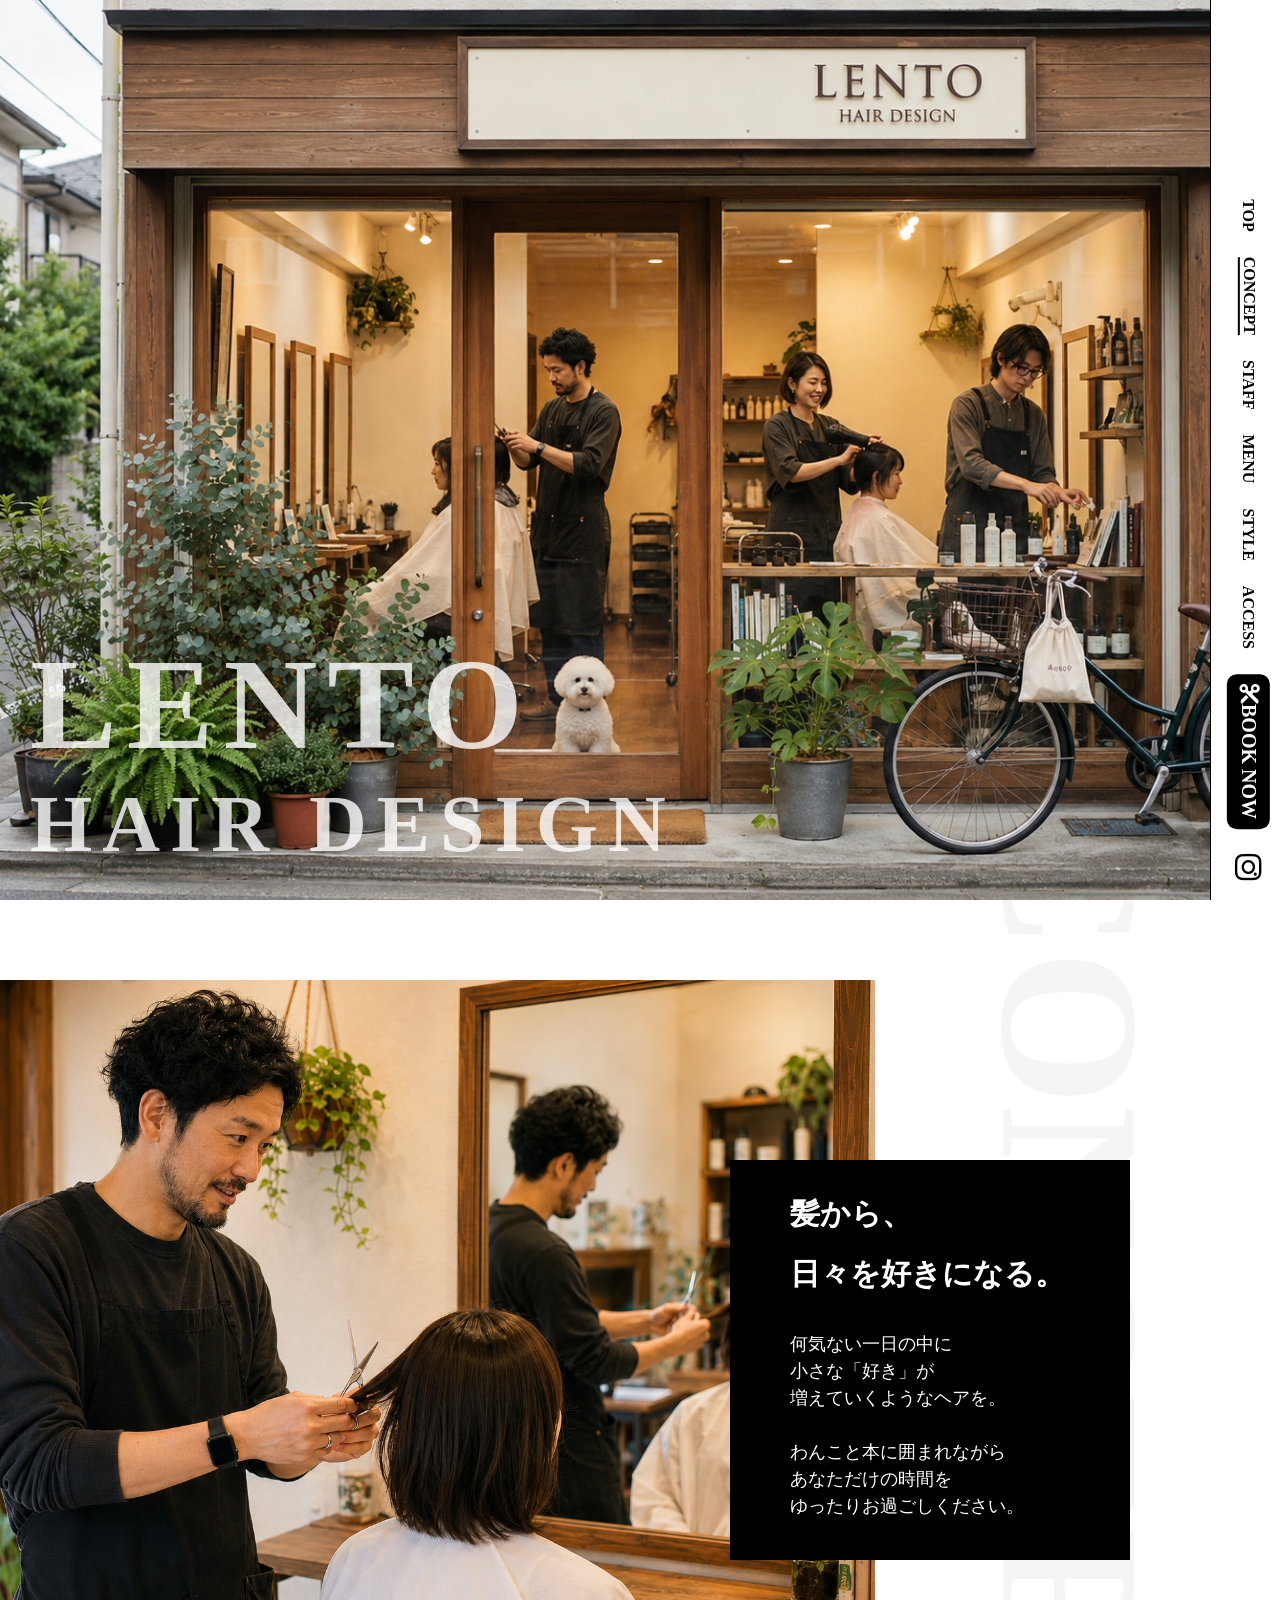
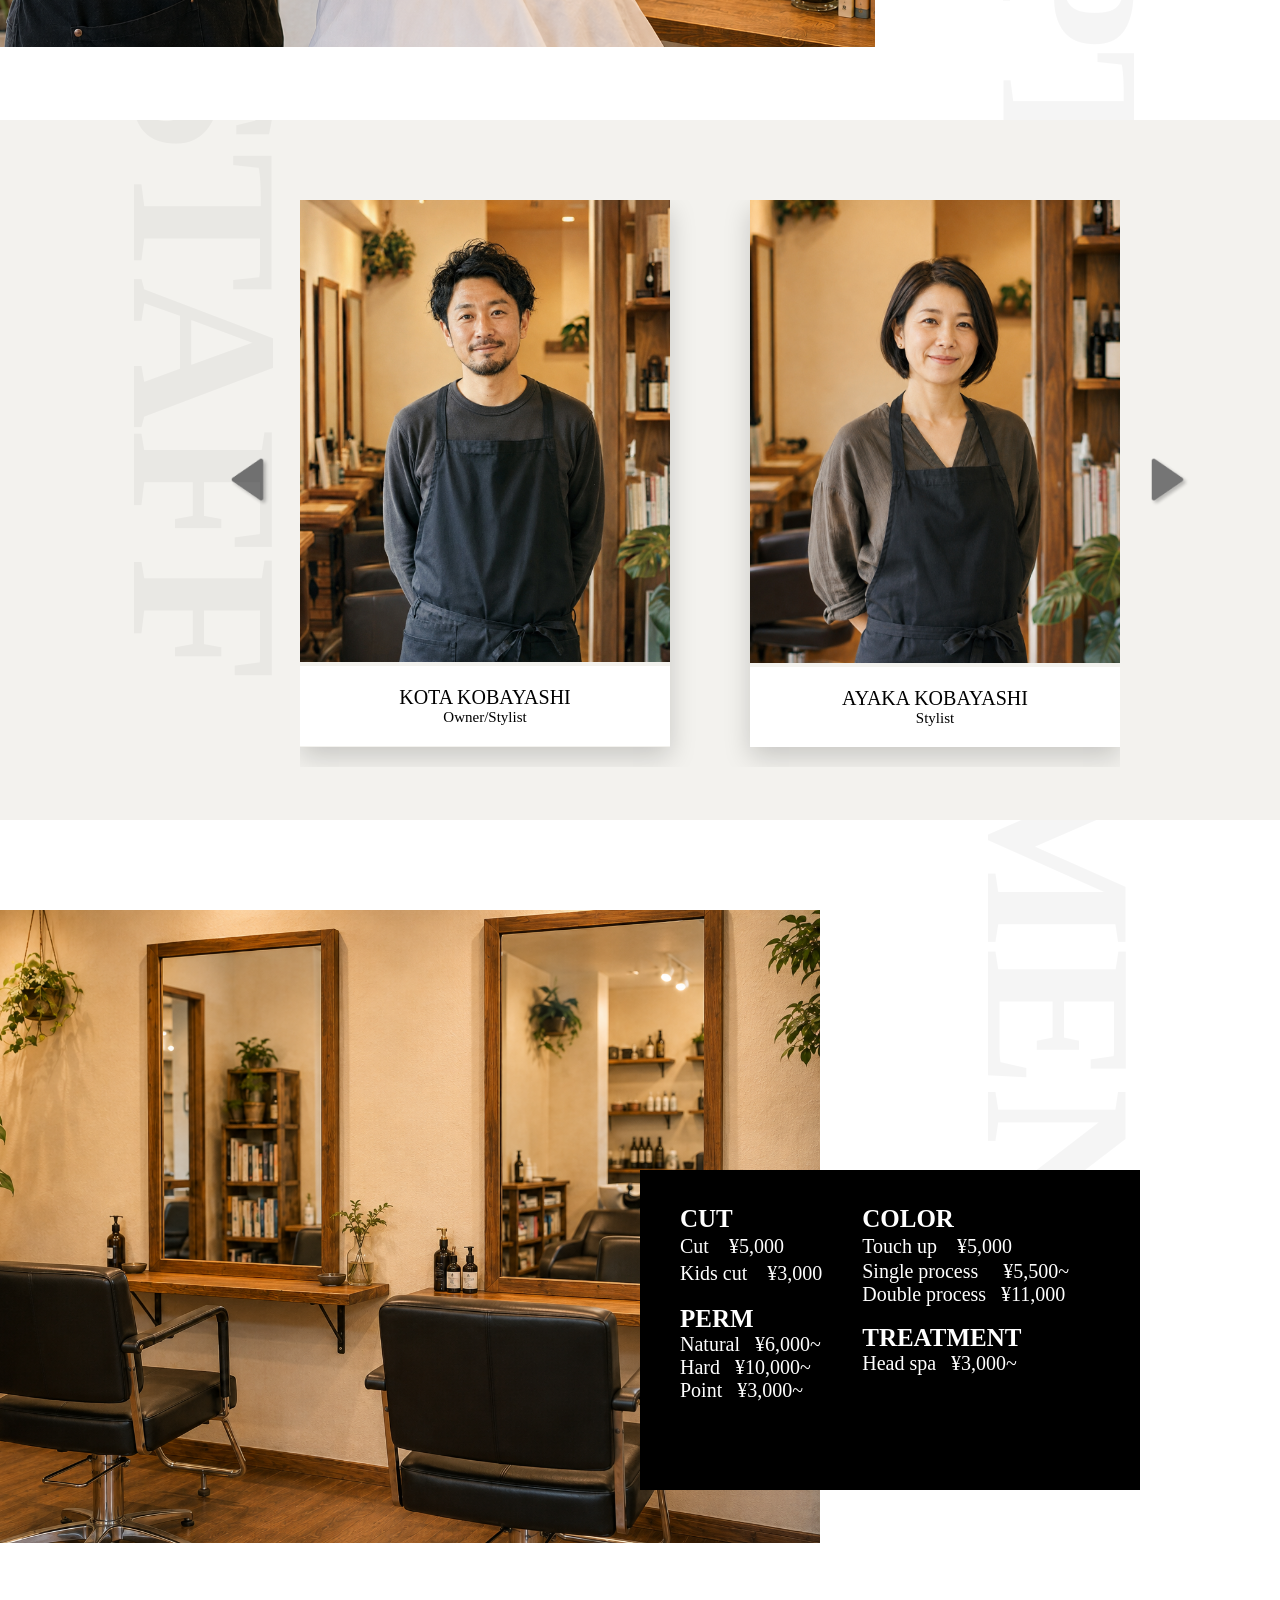
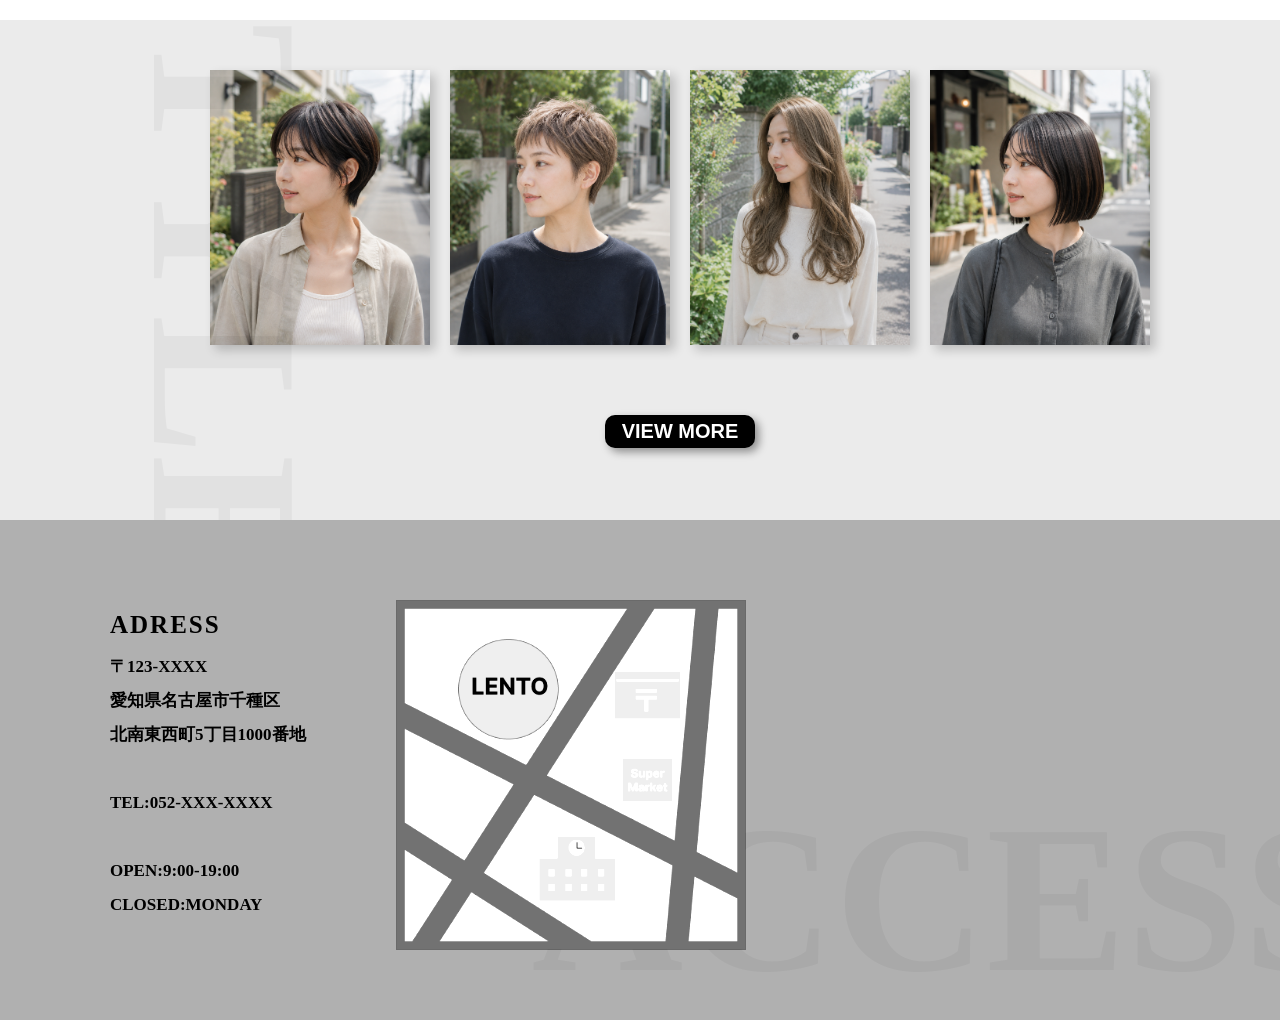
==== index.html @ 40f4442c "first commit" ====
<!DOCTYPE html>
<html lang="ja">
  <head>
    <meta charset="utf-8">
    <meta name="viewport" content="width=device-width, initial-scale=1.0">
    <title>LENTO HAIR DESIGN</title>
    <link rel="stylesheet" href="stylesheet.css">
    <link rel="stylesheet" href="https://cdnjs.cloudflare.com/ajax/libs/font-awesome/6.7.2/css/all.min.css">
    <link rel="stylesheet" href="responsive.css">
    <script src="main.js" defer></script>
  </head>
  <body>
    <header>
      <div class="container">
        <button class="hamburger">
          <span></span>
          <span></span>
          <span></span>
        </button>
        <div class="header-list">
          <a href="#top"><p>TOP</p></a>
          <a href="#concept"><p>CONCEPT</p></a>
          <a href="#staff"><p>STAFF</p></a>
          <a href="#menu"><p>MENU</p></a>
          <a href="#style"><p>STYLE</p></a>
          <a href="#access"><p>ACCESS</p></a>
          <a class="btn-book" href="#"><p class="book-text"><i class="fa-solid fa-scissors"></i>BOOK NOW</p></a>
          <a class="btn-insta" href="#"><i class="fa-brands fa-instagram"></i></a>
        </div>
      </div>
    </header>
    <section class="top-wrapper" id="top">
      <img class="top-image active" src="images/01.外観_ChatGPT Image.png">
      <img class="top-image" src="images/02.オーナー男性カット中_ChatGPT Image.png">
      <img class="top-image" src="images/03.シャンプー台_ChatGPT Image.png">
      <img class="top-image" src="images/04.オーナー女性シャンプー中_ChatGPT Image.png"> 
      <div class="container">
        <div class="top-title">
          <h1>LENTO</h1><h2>HAIR DESIGN</h2>
        </div>
      </div>
    </section>
    <section class="concept-wrapper" id="concept">
      <div class="concept-title">
        <h2>CONCEPT</h2>
      </div>
      <div class="container">
        <div class="concept-images">
          <img class="concept-img fade-up" src="images/05.再生成版_オーナー男性とお客さん会話中_ChatGPT Image.png">
        </div>
      <div class="concept-square fade-up"></div>
        <div class="concept-text fade-up">
          <h3>髪から、<br>日々を好きになる。</h3>
          <p>
            <br>
            何気ない一日の中に<br>
            小さな「好き」が<br>
            増えていくようなヘアを。<br><br>

            わんこと本に囲まれながら<br>
            あなただけの時間を<br>
            ゆったりお過ごしください。
          </p>
        </div>

      </div>
    </section>
    <section class="staff-wrapper" id="staff">
      <div class="staff-title">
        <h2>STAFF</h2>
      </div>
      <div class="container">
        <div class="staff-slider">
          <button class="btn-left"><img class="left-img" src="images/btn-left.png"></button>
          <div class="staff-scroll">
            <div class="staff-card staff01">
              <img class="staff-img" src="images/10.オーナー男性_ChatGPT Image.png">
              <div class="staff-comment">
                <p class="staff-name">KOTA KOBAYASHI</p>
                <p class="staff-roll">Owner/Stylist</p>
              </div>
            </div>
            <div class="staff-card staff02">
              <img class="staff-img" src="images/11.オーナー女性_ChatGPT Image.png">
              <div class="staff-comment">
                <p class="staff-name">AYAKA KOBAYASHI</p>
                <p class="staff-roll">Stylist</p>
              </div>
            </div>
            <div class="staff-card staff03">
              <img class="staff-img" src="images/12.アシスタント男性_ChatGPT Image.png">
              <div class="staff-comment">
                <p class="staff-name">RYO YAMAMOTO</p>
                <p class="staff-roll">Assistant</p>
              </div>
            </div>
            <div class="staff-card staff04">
              <img class="staff-img" src="images/13.看板犬_ChatGPT Image.png">
              <div class="staff-comment">
                <p class="staff-name">LENTO</p>
                <p class="staff-roll">Staff</p>
              </div>
            </div>
          </div>  
          <button class="btn-right"><img class="right-img" src="images/btn-right.png"></button>
        </div>
      </div>
    </section>
    <section class="menu-wrapper" id="menu">
      <div class="menu-title">
        <h2>MENU</h2>
      </div>
      <div class="container">
        <div class="menu-contents fade-up">
          <img class="menu-img active" src="images/07.再生成版_鏡と椅子_ChatGPT Image.png">
          <img class="menu-img" src="images/22.再生成版_オーナー女性カラー中_ChatGPT Image.png">
          <img class="menu-img" src="images/06.再生成版_看板犬と本と小物_ChatGPT Image.png">
          <img class="menu-img" src="images/23.再生成版_アシスタント男性ドライヤー中_ChatGPT Image.png">
          <div class="menu-square">
            <div class="menu-list">
              <div class="menu-left">
                <h3>CUT</h3>
                <p>Cut　¥5,000<br>
                  Kids cut　¥3,000</p><br>
                <h3>PERM</h3>
                <p>Natural   ¥6,000~<br>
                  Hard   ¥10,000~<br>
                  Point   ¥3,000~</p><br>
              </div> 
              <div class="menu-right">
                <h3>COLOR</h3>
                <p>Touch up　¥5,000<br>
                  Single process     ¥5,500~<br>
                  Double process   ¥11,000</p><br>
                <h3>TREATMENT</h3>
                <p>Head spa   ¥3,000~</p>
              </div>
            </div>
                   
          </div>
        </div>
      </div>
    </section>
    <section class="style-wrapper" id="style">
      <div class="style-title">
        <h2>STYLE</h2>
      </div>
      <div class="container">
        <div class="style-list">
          <div class="style-images">
            <img class="style 01" src="images/14.ソフトで丸みのあるショート_ChatGPT Image.png">
            <img class="style 02" src="images/21.再生成版｜ベリーショート＋アッシュベージュ_ChatGPT Image.png">
            <img class="style 03" src="images/16.再生成版｜ロング＋パーマ＋オリーブベージュ｜_ChatGPT Image.png">
            <img class="style 04" src="images/15.ストレートな切りっぱなしボブ_ChatGPT Image.png">
          </div>  
          <div class="more-style">
            <img class="style 05" src="images/18.ナチュラルなレイヤーミディアム_ChatGPT Image.png">
            <img class="style 06" src="images/19.再生成版｜動きのあるボブ＋カッパーブラウン_ChatGPT Image.png">
            <img class="style 07" src="images/20.すっきりしたコンパクトショート_ChatGPT Image.png">
            <img class="style 08" src="images/17.コンパクトで少しマニッシュなベリーショート_ChatGPT Image.png">
          </div>
          <button class ="btn-view">VIEW MORE</button>  
        </div>                
      </div>
    </section>
    <section class="access-wrapper" id="access">
      <div class="access-title">
        <h2>ACCESS</h2>
      </div> 
      <div class="container">   
        <div class="access-contents">
          <div class="access-address"> 
            <h3>ADRESS<br></h3>   
            <p>
              〒123-XXXX<br>
              愛知県名古屋市千種区<br>
              北南東西町5丁目1000番地<br>
              <br>
              TEL:052-XXX-XXXX<br><br>
              OPEN:9:00-19:00<br>
              CLOSED:MONDAY<br>
            </p>
          </div> 
            <div class="access-map">
              <img class="" src="images/Map.png">
            </div> 
        </div>
      </div>
    </section>
  </body>
</html>
---- stylesheet.css ----
* {
  margin: 0;
  padding: 0;
  box-sizing:border-box;
}
html {
  scroll-behavior: smooth;
}
body {
  font-family:"Roboto";  
}

a {
  text-decoration: none;
}
.container {
  width: 90%;
  max-width: 1100px;
  margin: 0 auto;
}
.fade-up {
  opacity: 0;
  transform: translateY(30px);
  transition: opacity 1.5s ease, transform 1.5s ease;
}
.fade-up.show {
  opacity: 1;
  transform: translateY(0);
}
header {
  position: fixed;
  top: 0;
  right: 0;
  width: 70px;
  height: 100vh;
  z-index: 1000;
  background-color: white;
  border-left: 1px solid black;
}
.hamburger {
  display: none;
} 
.header-list {
  position: absolute;
  display: flex;
  flex-direction: row;
  align-items: center;
  gap: 25px;
  transform: rotate(90deg);
  transform-origin: right top;
  top: 100vh;
  right: 0;
  white-space: nowrap;
  padding-top: 10px;
  padding-right: 20px;
}
.header-list a {
  color: black;
  font-weight: bold;
  position: relative;
}
.header-list a.active {
  border-bottom: 2px solid black;
}
.btn-book {
  display: inline-block;
  background-color: black;
  border-radius: 10px;
  padding: 10px 10px;
}
.book-text {
  font-size: 20px;
  font-weight: bold;
  color: white;
}
.btn-insta i {
  font-size: 30px;
}
.top-wrapper {
  height: 100vh;
  position: relative;
  top: 0;
  left: 0;
}
.top-title {
  position: absolute;
  left: 30px;
  bottom: 30px;
  z-index: 2;
}
.top-title h1 {
  font-size: 130px;
  color: white;
  opacity: 0.8;
  letter-spacing: 10px;
}
.top-title h2 {
  font-size: 80px;
  color: white;
  opacity: 0.8;
  letter-spacing: 10px;
}
.top-image  {
  position: absolute;
  width: 100%;
  height: 100%;
  object-fit: cover;
  opacity: 0;
  transition: opacity 1s ease;
  z-index: 1;
}
.top-image.active {
  opacity: 1;
  z-index: 1;
}
.concept-wrapper {
  height: 820px;
  position: relative;
  overflow: hidden;
  padding-top: 80px;
}
.concept-wrapper .container {
  position: relative;
  height: 600px;
}
.concept-title h2 {
  font-size: 200px;
  position: absolute;
  color: rgba(0, 0, 0, 0.04);
  top: 280px;
  right: -280px;
  transform: rotate(90deg);
}
.concept-images {
  position: absolute;
  top: 0;
  left: -215px;
  z-index: 1;
}
.concept-img {
  display: block;
  width: 1000px;
  height: auto;
}
.concept-square {
  position: absolute;
  bottom: 20px;
  right: 60px;

  width: 400px;
  height: 400px;

  background-color: black;
  z-index: 2;
}
.concept-text {
  position: absolute;
  bottom: 60px;
  right: 120px;

  width: 280px;
  color: white;
  z-index: 3;
}
.concept-text h3 {
  font-weight: normal;
  font-size: 30px;
  line-height: 2;
  font-weight: bold;
}
.concept-text p {
  font-size: 18px;
  line-height: 1.5;
}
.staff-wrapper {
  height: 700px;
  background-color: #F3F2EE;
  position: relative;
  overflow: hidden;
}
.staff-title h2 {
  position: absolute;
  top: 120px;
  left: -120px;
  font-size: 210px; 
  transform: rotate(90deg);
  color: rgba(0, 0, 0, 0.04);
}
.staff-slider {
  padding-top: 80px;
  display: flex;
  align-items: center;
  justify-content: center;
  gap: 30px;
  padding-left: 140px;
}
.btn-left,
.btn-right {
  background: none;
  border: none;
  padding: 0;
  cursor: pointer;
  transition: 0.5s;
}
.btn-left:hover,
.btn-right:hover {
  transform: scale(1.2,1.2);
}
.staff-scroll {
  display: flex;
  gap: 80px;
  text-align: center;
  overflow-x: auto;
  width: 900px;
  scrollbar-width: none;
  padding-bottom: 20px;
}
.staff-card {
  flex-shrink: 0;
  box-shadow: 0 10px 25px rgba(0, 0, 0, 0.18);
  transition: 0.3s ease;
}
.staff-card:hover {
  transform: translateY(-10px);
}
.left-img {
  width: 40px;
  height: auto;
}
.right-img {
  width: 40px;
  height: auto;
}
.staff-img {
  width:370px;
  height: auto;
}
.staff-comment {
  padding: 20px 0;
  background-color: white;
}
.staff-name {
  font-size: 20px;
}
.staff-roll {
  font-size: 15px;
}
.menu-wrapper {
  height: 800px;
  position: relative;
  overflow: hidden;
}
.menu-wrapper .container {
  position: relative; 
}
.menu-title h2 {
  position: absolute;
  top: 130px;
  right: -100px;
  font-size: 210px; 
  transform: rotate(90deg);
  color: rgba(0, 0, 0, 0.04);
}
.menu-img {
  width: 950px;
  height: auto;
  position: absolute;
  z-index: 1;
  top: 90px;
  left: -220px;
  opacity: 0;
  transition: opacity 1s ease;
}
.menu-img.active {
  opacity: 1;
  z-index: 1;
}
.menu-square {
  width: 500px;
  height: 320px;
  background-color: black;
  position: absolute;
  z-index: 2;
  right: 50px;
  top: 350px;

}
.menu-list {
  position: absolute;
  z-index: 3;
  color: white;
  display: flex;
  gap: 40px;
  top: 35px;
  left: 40px;
}
.menu-left {
  display: flex;
  flex-direction: column;
}
.menu-right {
  display: flex;
  flex-direction: column;
}
.menu-left h3 {
  font-size: 25px;
}
.menu-left p {
  font-size: 20px;
}
.menu-right h3{
  font-size: 25px;
}
.menu-right p{
  font-size: 20px;
}
.style-wrapper {
  min-height: 500px;
  background-color: #EBEBEB;
  position: relative;
  overflow: hidden;
}
.style-title h2 {
  position: absolute;
  font-size: 210px;
  transform: rotate(90deg);
  color: rgba(0, 0, 0, 0.04);
  top: 110px;
  left: -120px;
}
.style-list {
  display: flex;
  flex-direction: column;
  align-items: center;
  gap: 35px;
  padding: 50px 0;
  padding-left: 80px;
}
.style-images {
  display: flex;
  gap: 20px;
}
.more-style {
  display: flex;
  gap: 20px;
  opacity: 0;
  max-height: 0px;
  transform: translateY(-15px);
  transition:
  opacity 0.5s ease,
  transform 0.5s ease;
}
.more-style.show {
  opacity: 1;
  max-height: 300px;
  transform: translateY(0);
}
.style {
  width: 220px;
  height: auto;
  box-shadow: 5px 5px 10px rgba(0, 0, 0, 0.2);
  transition: 0.3s ease;
}

.style:hover{
  transform: translateY(-15px);
}
.btn-view {
  display: inline-block;
  background-color: black;
  color: white;
  padding: 5px 15px;
  border-radius: 10px;
  width: 150px;
  box-shadow: 4px 4px 8px rgba(0, 0, 0, 0.4);
  text-align: center;
  font-size: 20px;
  font-weight: bold;
  transition: 0.5s;
  border: none;
}
.btn-view:hover {
  transform: scale(1.1,1.1);
}
.access-wrapper {
  height: 500px;
  background-color:		#B0B0B0;
  position: relative;
  overflow: hidden;
}
.access-title h2 {
  font-size: 210px;
  position: absolute;
  bottom: 0;
  right: -80px; 
  color: rgba(0, 0, 0, 0.04);
  z-index: 0;
}
.access-contents {
  display: flex;
  gap: 90px;
  padding-top: 80px;
  padding-left: 20px;
  z-index: 1;
  position: absolute;
}
.access-address {
  font-size: 17px;
  line-height: 2;
  font-weight: bold;
}
.access-address h3 {
  font-size: 25px;
  line-height: 2;
  letter-spacing: 2px;
}
.access-map img {
  width: 350px;
  height: auto;
  filter: contrast(1.25);
  border: 1px solid rgba(0, 0, 0, 0.4);
}
---- responsive.css ----
@media (max-width:1023px) {
    .hamburger {
        display: none;
    }   
    .container {
        width: 80%;
  } 
    header {
        right: auto;
        width: 100vw;
        height: 50px;
        border-bottom: 1px solid gray;
    }
    .header-list {
        position: fixed;
        transform: translateX(100%);
        transition: 0.4s ease;
        top: 50px;
        right: 0;
        width: 200px;
        height: calc(100vh - 50px);
    }
    
    .header-list.active {
        transform: translateX(0);
        padding-top: 80px;
        padding-right: 0px;
        display: flex;
        flex-direction: column;
        background-color:rgba(0,0,0,0.8);
        gap: 30px;
        
    }
    
    .header-list.active a {
        color: white;
    }
    .hamburger {
        position: fixed;
        right: 10px;
        top: 10px;
        display: flex;
        flex-direction: column;
        gap: 10px;
        border: none;
        background: none;
        width: 50px;
        height: 50px;
    }
    .hamburger span{
        width: 30px;
        height: 2px;
        background-color: #333;
        transition: 0.3s ease;
        
    }
    .hamburger.active span{
        position: absolute;
    }
    .hamburger.active span:nth-child(1){
        transform: rotate(45deg);
        top: 15px;

    }
    .hamburger.active span:nth-child(3){
        transform: rotate(-45deg);
        top: 15px;
    }
    .hamburger.active span:nth-child(2){
        display: none;
    }
    .btn-book {
        display: inline;
        background-color: transparent;
        border-radius: none;
        padding: none;
    }
     .top-image {
        height: 100%;
        object-fit: cover;
        object-position: center;
    }
    .top-title h1 {
        font-size: 70px;
    }
}
@media(max-width:767px) {
    .container {
        width: 90%;
    }
    .hamburger {
        position: fixed;
        right: 10px;
        top: 10px;
        display: flex;
        flex-direction: column;
        gap: 10px;
        border: none;
        background: none;
        width: 50px;
        height: 50px;
    }
    .hamburger span{
        width: 30px;
        height: 2px;
        background-color: #333;
        transition: 0.3s ease;
        
    }
    .hamburger.active span{
        position: absolute;
    }
    .hamburger.active span:nth-child(1){
        transform: rotate(45deg);
        top: 15px;

    }
    .hamburger.active span:nth-child(3){
        transform: rotate(-45deg);
        top: 15px;
    }
    .hamburger.active span:nth-child(2){
        display: none;
    }
    .btn-book {
        display: inline;
        background-color: transparent;
        border-radius: none;
        padding: none;
    }
     .top-image {
        object-position: center;
    }
    .top-title {
        top: 60%;
        left: 50%;
        transform: translate(-50%, -50%);
        z-index: 2;
        text-align: center;
    }
    .top-title h1 {
        font-size: 40px;
    }
}
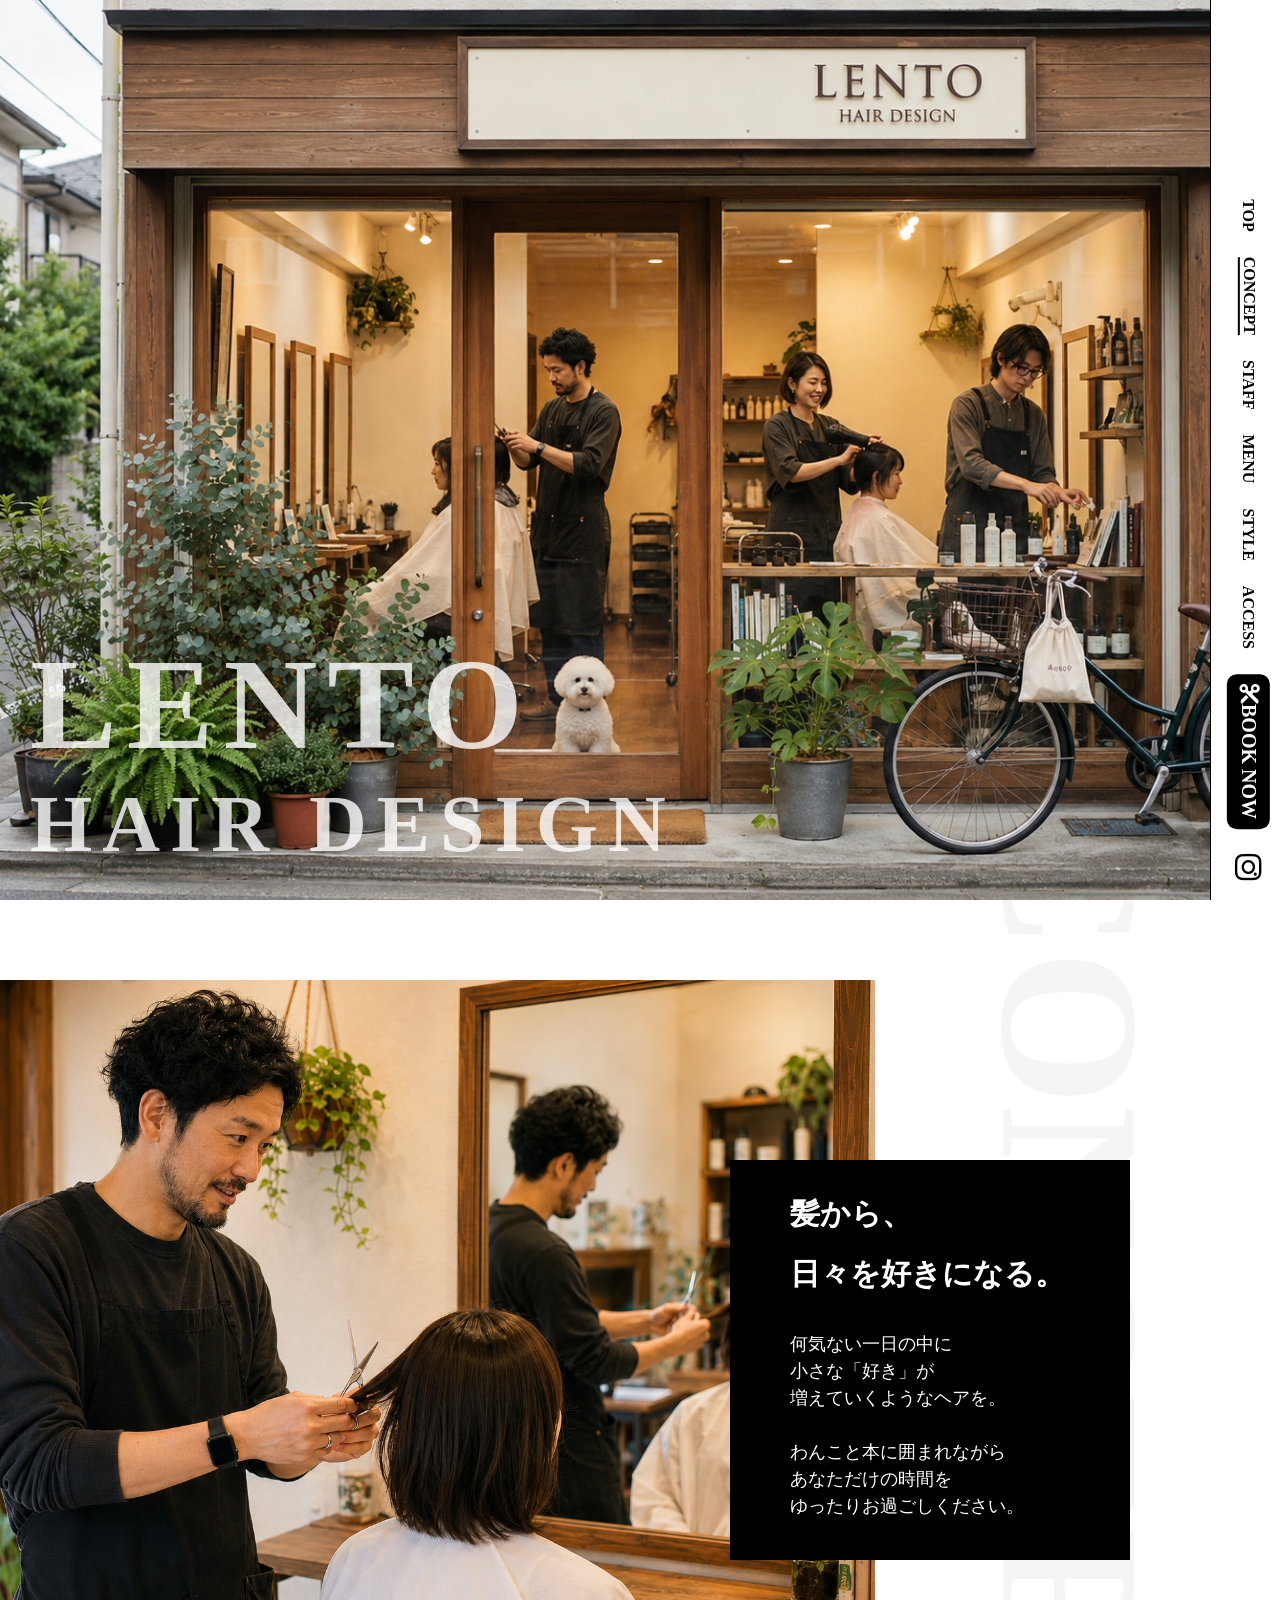
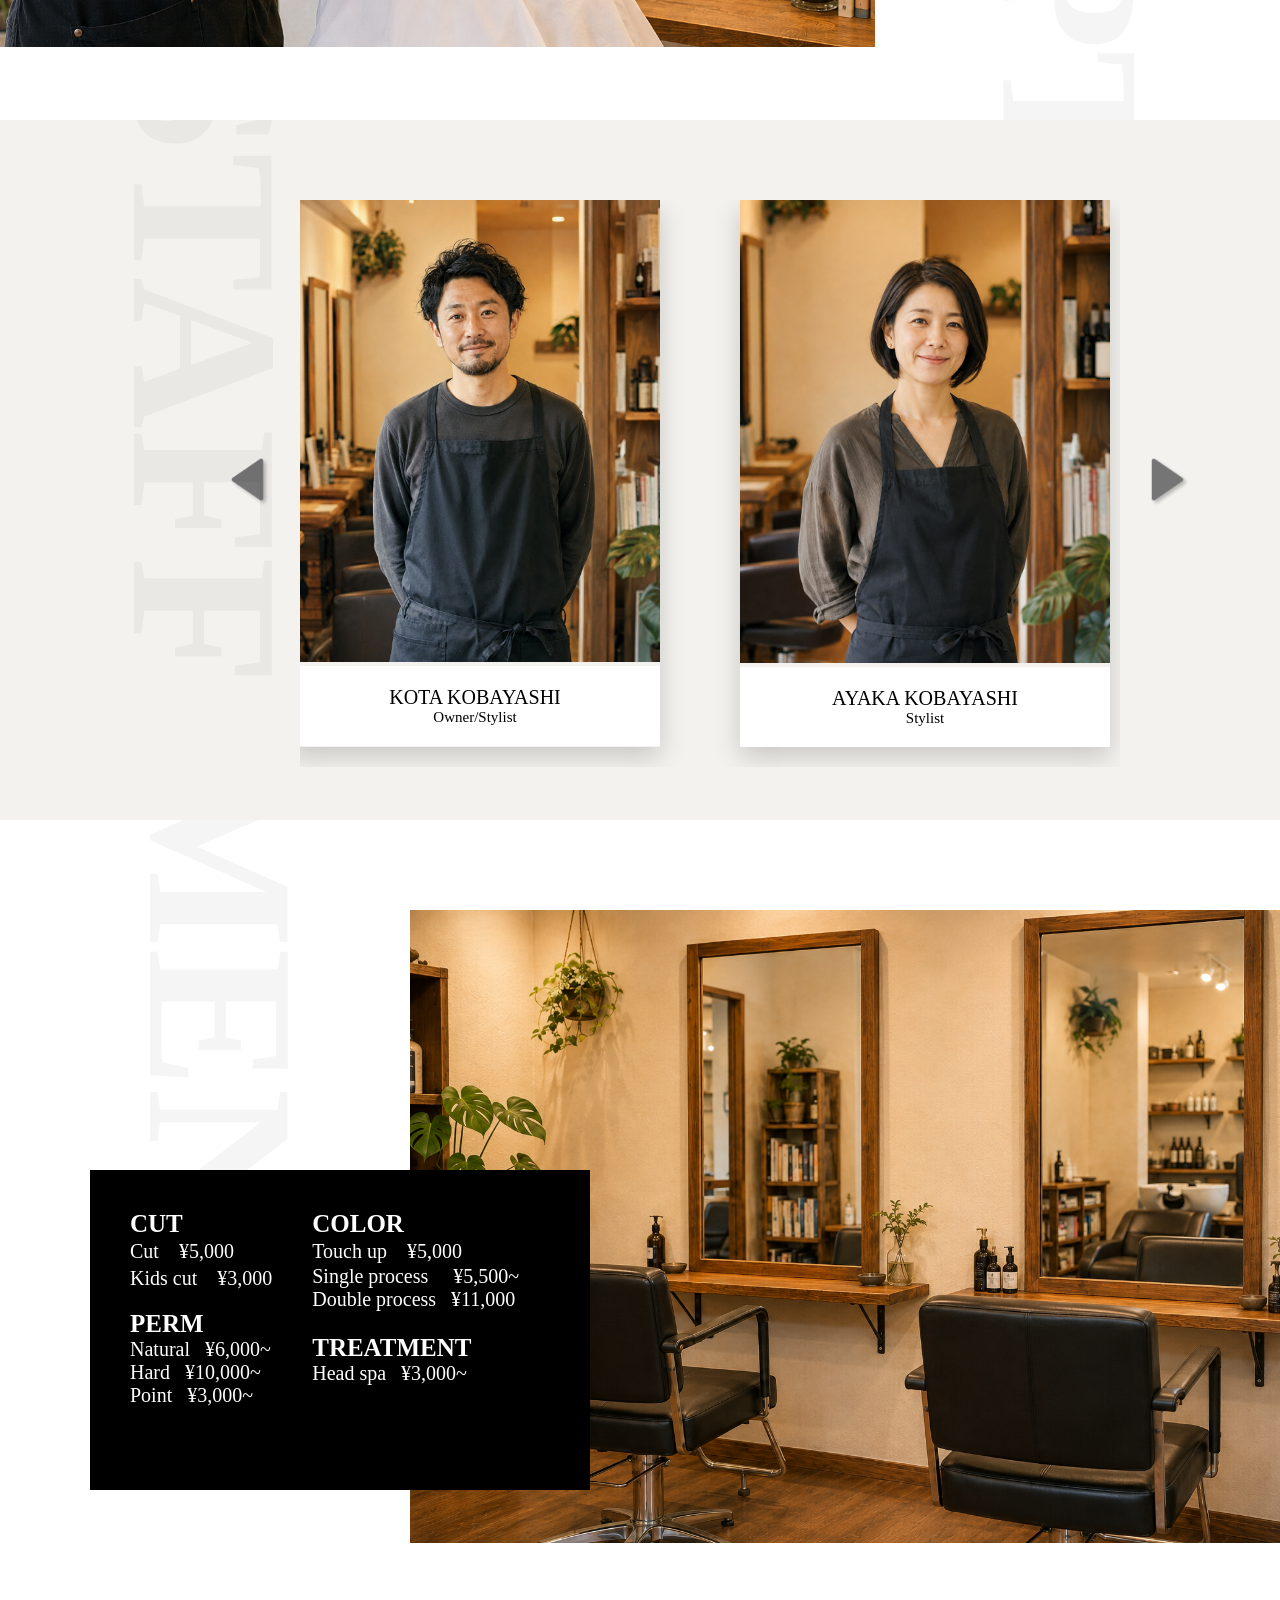
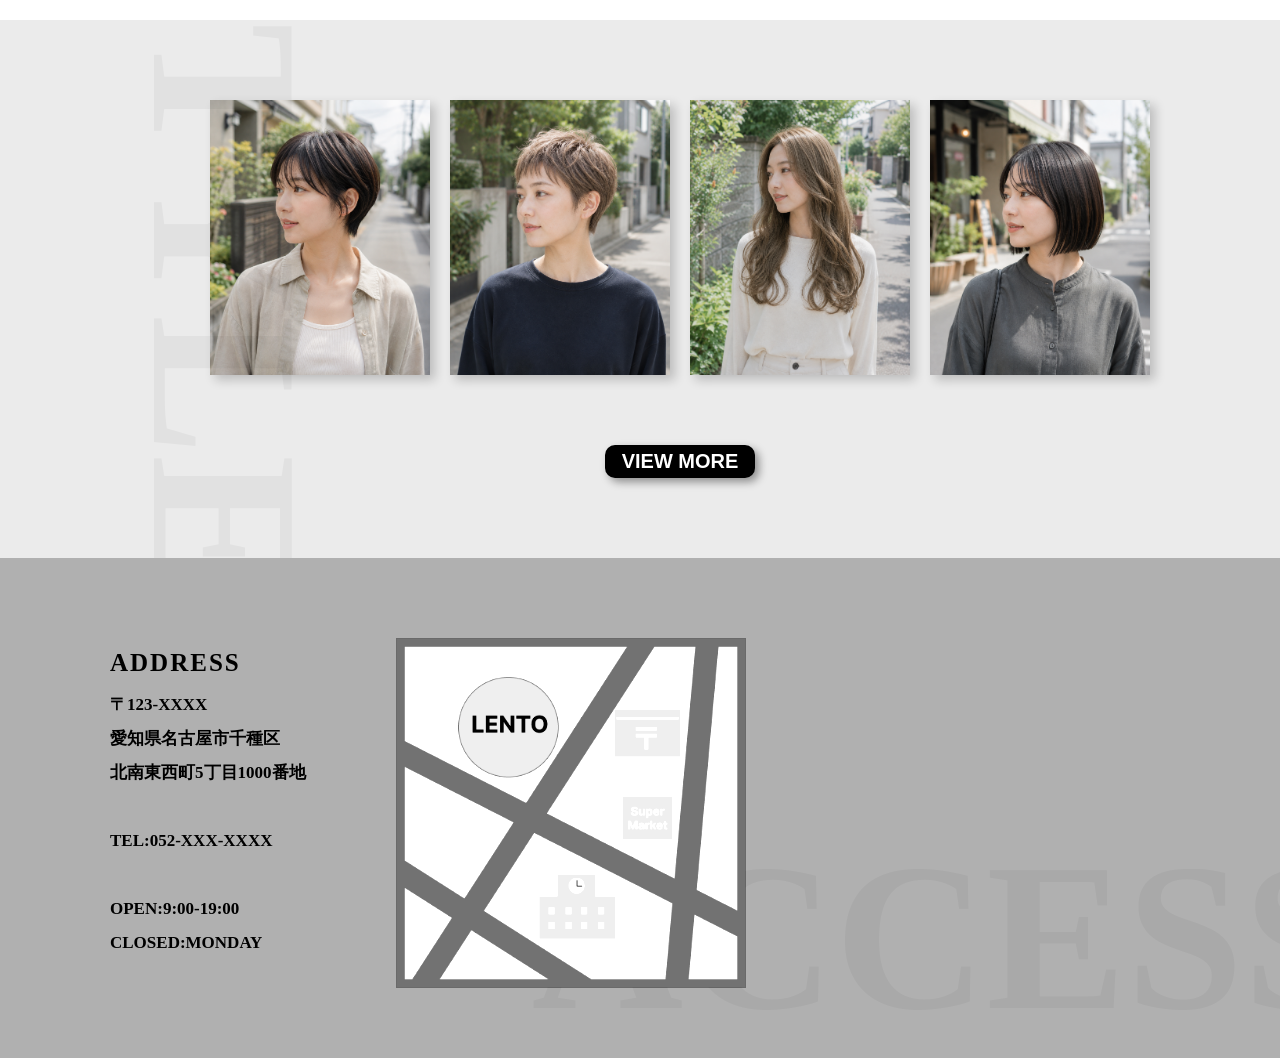
==== commit a77bfcdd: "レスポンシブ対応01" ====
--- a/index.html
+++ b/index.html
@@ -116,28 +116,26 @@
           <img class="menu-img" src="images/22.再生成版_オーナー女性カラー中_ChatGPT Image.png">
           <img class="menu-img" src="images/06.再生成版_看板犬と本と小物_ChatGPT Image.png">
           <img class="menu-img" src="images/23.再生成版_アシスタント男性ドライヤー中_ChatGPT Image.png">
-          <div class="menu-square">
+          <div class="menu-square"></div>
             <div class="menu-list">
               <div class="menu-left">
-                <h3>CUT</h3>
+                <h3>CUT<br></h3>
                 <p>Cut　¥5,000<br>
                   Kids cut　¥3,000</p><br>
-                <h3>PERM</h3>
+                <h3>PERM<br></h3>
                 <p>Natural   ¥6,000~<br>
                   Hard   ¥10,000~<br>
-                  Point   ¥3,000~</p><br>
+                  Point   ¥3,000~</p>
               </div> 
               <div class="menu-right">
-                <h3>COLOR</h3>
+                <h3>COLOR<br></h3>
                 <p>Touch up　¥5,000<br>
                   Single process     ¥5,500~<br>
-                  Double process   ¥11,000</p><br>
-                <h3>TREATMENT</h3>
+                  Double process   ¥11,000<br><br></p>
+                <h3>TREATMENT<br></h3>
                 <p>Head spa   ¥3,000~</p>
               </div>
             </div>
-                   
-          </div>
         </div>
       </div>
     </section>
@@ -148,16 +146,16 @@
       <div class="container">
         <div class="style-list">
           <div class="style-images">
-            <img class="style 01" src="images/14.ソフトで丸みのあるショート_ChatGPT Image.png">
-            <img class="style 02" src="images/21.再生成版｜ベリーショート＋アッシュベージュ_ChatGPT Image.png">
-            <img class="style 03" src="images/16.再生成版｜ロング＋パーマ＋オリーブベージュ｜_ChatGPT Image.png">
-            <img class="style 04" src="images/15.ストレートな切りっぱなしボブ_ChatGPT Image.png">
+            <img class="style style 01" src="images/14.ソフトで丸みのあるショート_ChatGPT Image.png">
+            <img class="style style 02" src="images/21.再生成版｜ベリーショート＋アッシュベージュ_ChatGPT Image.png">
+            <img class="style style 03" src="images/16.再生成版｜ロング＋パーマ＋オリーブベージュ｜_ChatGPT Image.png">
+            <img class="style style 04" src="images/15.ストレートな切りっぱなしボブ_ChatGPT Image.png">
           </div>  
           <div class="more-style">
-            <img class="style 05" src="images/18.ナチュラルなレイヤーミディアム_ChatGPT Image.png">
-            <img class="style 06" src="images/19.再生成版｜動きのあるボブ＋カッパーブラウン_ChatGPT Image.png">
-            <img class="style 07" src="images/20.すっきりしたコンパクトショート_ChatGPT Image.png">
-            <img class="style 08" src="images/17.コンパクトで少しマニッシュなベリーショート_ChatGPT Image.png">
+            <img class="style style 05" src="images/18.ナチュラルなレイヤーミディアム_ChatGPT Image.png">
+            <img class="style style 06" src="images/19.再生成版｜動きのあるボブ＋カッパーブラウン_ChatGPT Image.png">
+            <img class="style style 07" src="images/20.すっきりしたコンパクトショート_ChatGPT Image.png">
+            <img class="style style 08" src="images/17.コンパクトで少しマニッシュなベリーショート_ChatGPT Image.png">
           </div>
           <button class ="btn-view">VIEW MORE</button>  
         </div>                
@@ -170,7 +168,7 @@
       <div class="container">   
         <div class="access-contents">
           <div class="access-address"> 
-            <h3>ADRESS<br></h3>   
+            <h3>ADDRESS<br></h3>   
             <p>
               〒123-XXXX<br>
               愛知県名古屋市千種区<br>
@@ -182,7 +180,7 @@
             </p>
           </div> 
             <div class="access-map">
-              <img class="" src="images/Map.png">
+              <img src="images/Map.png">
             </div> 
         </div>
       </div>
--- a/stylesheet.css
+++ b/stylesheet.css
@@ -256,7 +256,7 @@
 .menu-title h2 {
   position: absolute;
   top: 130px;
-  right: -100px;
+  left: -100px;
   font-size: 210px; 
   transform: rotate(90deg);
   color: rgba(0, 0, 0, 0.04);
@@ -267,7 +267,7 @@
   position: absolute;
   z-index: 1;
   top: 90px;
-  left: -220px;
+  right: -170px;
   opacity: 0;
   transition: opacity 1s ease;
 }
@@ -281,7 +281,7 @@
   background-color: black;
   position: absolute;
   z-index: 2;
-  right: 50px;
+  left: 0px;
   top: 350px;
 
 }
@@ -291,7 +291,7 @@
   color: white;
   display: flex;
   gap: 40px;
-  top: 35px;
+  top: 390px;
   left: 40px;
 }
 .menu-left {
@@ -333,7 +333,7 @@
   flex-direction: column;
   align-items: center;
   gap: 35px;
-  padding: 50px 0;
+  padding: 80px 0;
   padding-left: 80px;
 }
 .style-images {
@@ -361,7 +361,6 @@
   box-shadow: 5px 5px 10px rgba(0, 0, 0, 0.2);
   transition: 0.3s ease;
 }
-
 .style:hover{
   transform: translateY(-15px);
 }
--- a/responsive.css
+++ b/responsive.css
@@ -1,7 +1,7 @@
 @media (max-width:1023px) {
-    .hamburger {
-        display: none;
-    }   
+    section {
+        scroll-margin-top: 50px;
+    } 
     .container {
         width: 80%;
   } 
@@ -20,7 +20,7 @@
         width: 200px;
         height: calc(100vh - 50px);
     }
-    
+
     .header-list.active {
         transform: translateX(0);
         padding-top: 80px;
@@ -34,6 +34,9 @@
     
     .header-list.active a {
         color: white;
+    }
+     .header-list a.active {
+        border-bottom: 0;
     }
     .hamburger {
         position: fixed;
@@ -72,10 +75,10 @@
     .btn-book {
         display: inline;
         background-color: transparent;
-        border-radius: none;
-        padding: none;
-    }
-     .top-image {
+        border-radius: 0;
+        padding: 0;
+    }
+    .top-image {
         height: 100%;
         object-fit: cover;
         object-position: center;
@@ -83,6 +86,188 @@
     .top-title h1 {
         font-size: 70px;
     }
+    .concept-wrapper {
+        height: 600px;
+        padding-top: 60px;
+    }
+    .concept-title h2 {
+        font-size: 20px;
+        color: rgba(0, 0, 0, 0.7);
+        top: 80px;
+        right: 0px;
+        transform: rotate(90deg);
+        z-index: 4;
+    }
+    .concept-title h2::before {
+        content:"01 ┃ "
+    }
+    .concept-images {
+        top: 20px;
+        left: -120px;
+    }
+    .concept-img {
+        width: 650px;
+    }
+    .concept-square {
+        bottom: 100px;
+        right: -30px;
+        width: 250px;
+        height: 300px;
+    }
+    .concept-text {
+        bottom: 140px;
+        right: 0px;
+        width: 200px;
+    }
+    .concept-text h3 {
+        font-size: 20px;
+        line-height: 1.5;
+    }
+    .concept-text p {
+        font-size: 15px;
+    }
+    .staff-wrapper {
+        height: 500px;
+    }
+    .staff-title h2 {
+        font-size: 20px; 
+        z-index: 1; 
+        top: 70px;
+        left: 0px;
+        transform: rotate(90deg);
+        color: rgba(0, 0, 0, 0.7);   
+    }
+    .staff-title h2::before {
+        content:"02 ┃ "
+    }
+    .staff-slider {
+        position: relative;
+        padding-top: 60px;
+        padding-left: 0;
+        left: 0;
+        z-index: 2;
+    }
+    .staff-scroll {
+        width: 500px;
+    }
+    .staff-img {
+        width:200px;
+    }
+    .menu-wrapper {
+        height: 650px;
+    }
+    .menu-wrapper .container {
+        display: flex;
+        flex-direction: column;
+    }
+    .menu-title h2 {
+        top: 60px;
+        right: 0px;
+        left: auto;
+        transform: rotate(90deg);
+        font-size: 20px; 
+        color: rgba(0, 0, 0, 0.7); 
+    }
+    .menu-title h2::before {
+        content:"03 ┃ "
+    }
+    .menu-img {
+        width: 650px;
+        top: 90px;
+        left: -170px;
+    }
+    .menu-square {
+        left: auto;
+        top: 190px;
+        right: -10px;
+        bottom: auto;
+        width: 230px;
+        height: 400px;
+    }
+    .menu-list {
+        color: white;
+        gap: 20px;
+        left: auto;
+        top: 207px;
+        right: 20px;
+        flex-direction: column;
+    }
+    .menu-left h3 {
+        font-size: 18px;
+    }
+    .menu-left p {
+        font-size: 15px;
+    }
+    .menu-right h3{
+        font-size: 18px;
+    }
+    .menu-right p{
+        font-size: 15px;
+    }
+    .style-wrapper {
+      min-height: 400px;
+    }
+    .style-title h2 {
+        font-size: 20px;
+        transform: rotate(90deg);
+        color: rgba(0, 0, 0, 0.7);
+        top: 60px;
+        left: 0px;
+        z-index: 1;
+    }
+    .style-title h2::before {
+        content:"04 ┃ "
+    }
+    .style-list {
+        padding: 50px 0;
+        padding-left: 70px;
+        padding-right: 60px;
+    }
+    .style-images,
+    .more-style {
+        display: grid;
+        grid-template-columns: repeat(2, 1fr);
+    }
+    .style {
+        width: 250px;
+    }
+    .style:hover{
+        transform: none;
+    }
+    .more-style.show {
+        max-height: 800px;
+    }
+    .access-wrapper {
+        height: 450px;
+    }
+    .access-title h2 {
+        font-size: 20px;
+        bottom: auto;
+        top: 80px;
+        right: 0px; 
+        color: rgba(0, 0, 0, 0.7);
+        transform: rotate(90deg);
+        z-index: 2;
+    }
+    .access-title h2::before {
+        content:"04 ┃ "
+    }
+    .access-contents {
+        display: flex;
+        padding-left: 0;
+        padding-top: 70px;
+        gap: 50px;
+    }
+    .access-address {
+        font-size: 15px;
+    }
+    .access-address h3 {
+        font-size: 20px;
+    }
+    .access-map img {
+        width: 300px;
+    }
+
 }
 @media(max-width:767px) {
     .container {
@@ -95,7 +280,7 @@
         display: flex;
         flex-direction: column;
         gap: 10px;
-        border: none;
+        border: 0;
         background: none;
         width: 50px;
         height: 50px;
@@ -125,8 +310,8 @@
     .btn-book {
         display: inline;
         background-color: transparent;
-        border-radius: none;
-        padding: none;
+        border-radius: 0;
+        padding: 0;
     }
      .top-image {
         object-position: center;
@@ -140,7 +325,196 @@
     }
     .top-title h1 {
         font-size: 40px;
-    }
+        letter-spacing: 5px;
+    }
+    .top-title h2 {
+        font-size: 40px;
+        letter-spacing: 5px;
+    }
+    .concept-wrapper {
+        height: 700px;
+        position: static;
+        padding-top: 0;
+        text-align: center;
+        padding-top: 30px;
+    }
+    .concept-wrapper .container {
+        position: static;
+        height: 700px;
+        display: flex;
+        flex-direction: column;
+        align-items: center;
+        text-align: center;
+        padding-top: 40px;
+    }
+    .concept-title h2 {
+        font-size: 20px;
+        transform: rotate(0deg);
+        position: static;
+    }    
+    .concept-images {
+        position: static;
+        top: 0px;
+        left: 0px;
+    }
+    .concept-img {
+        width: 400px;
+    }
+    .concept-square {
+        display: none;
+    }
+    .concept-text {
+        position: static;
+        color: black;
+        bottom: auto;
+        right: auto;
+        padding-top: 30px;
+    }
+    .concept-text h3 {
+        font-size: 20px;
+        line-height: 1.5;
+    }
+    .concept-text p {
+        font-size: 15px;
+    }    
+    .staff-title h2 {
+        top: 0px;
+        left: 0px;
+        color: rgba(0, 0, 0, 0.7);
+        transform: rotate(0deg);
+        position: static;
+        text-align: center;
+        padding-top: 30px;
+    }
+    .staff-scroll {
+        width: 200px;
+        gap: 20px;
+        padding-left: 10px;
+        padding-right: 10px;
+        padding-bottom: 20px;
+        scroll-snap-type: x mandatory;
+    }
+    .staff-card {
+        box-shadow: none;
+        scroll-snap-align: center;
+    }
+    .staff-img {
+        width:180px;
+    }
+    .btn-left:hover,
+    .btn-right:hover {
+        transform: none;
+    }
+    .left-img {
+        width: 20px;
+    }
+    .right-img {
+        width: 20px;
+    }
+    .menu-wrapper {
+        height: 540px;
+    }
+    .menu-title h2 {
+        position: static;
+        top: 0px;
+        right: 0px;
+        left: auto;
+        transform: rotate(0deg);
+        text-align: center;
+        padding-top: 30px;
+    }
+    .menu-img {
+        width: 550px;
+        top: 30px;
+        left: auto;
+        right: -140px;
+    }
+    
+    .menu-square {
+        display: none;
+    }
+    .menu-list {
+        gap: 20px;
+        left: 0;
+        top: 170px;
+        right: auto;
+        flex-direction: row;          
+    }
+    .menu-left h3 {
+        font-size: 13px;
+    }
+    .menu-left p {
+        font-size: 13px;
+    }
+    .menu-right h3{
+        font-size: 13px;
+    }
+    .menu-right p{
+        font-size: 13px;
+    }
+    .style-wrapper {
+      min-height: 550px;
+    }
+    .style-title h2 {
+        font-size: 20px;
+        transform: rotate(0deg);
+        top: 0px;
+        left: 0px;
+        position: static;
+        text-align: center;
+        padding-top: 30px;
+    }
+    .style-list {
+        padding: 0;
+        padding-left: 0px;
+        padding-right: 0px;
+        padding: 20px 0 40px;
+        gap: 20px;
+    }
+    .style-images,
+    .more-style {
+        display: grid;
+        grid-template-columns: repeat(2, 1fr);
+    }
+    .style {
+        width: 130px;
+    }
+  
+    .more-style.show {
+        max-height: 800px;
+    }
+    .access-wrapper {
+        height: 350px;
+    }
+    .access-title h2 {
+        font-size: 20px;
+        bottom: auto;
+        top: 0px;
+        right: 0px;
+        transform: rotate(0deg);
+        position: static;
+        text-align: center;
+        padding-top: 30px;
+    }
+
+    .access-contents {
+        position: static;
+        flex-direction: column;
+        align-items: center;
+        padding-left: 0;
+        padding-top: 30px;
+        gap: 0px;
+    }
+    .access-address {
+        display: none;
+    }
+    .access-address h3 {
+        display: none;
+    }
+    .access-map img {
+        width: 200px;
+    }
+
 }
 
 
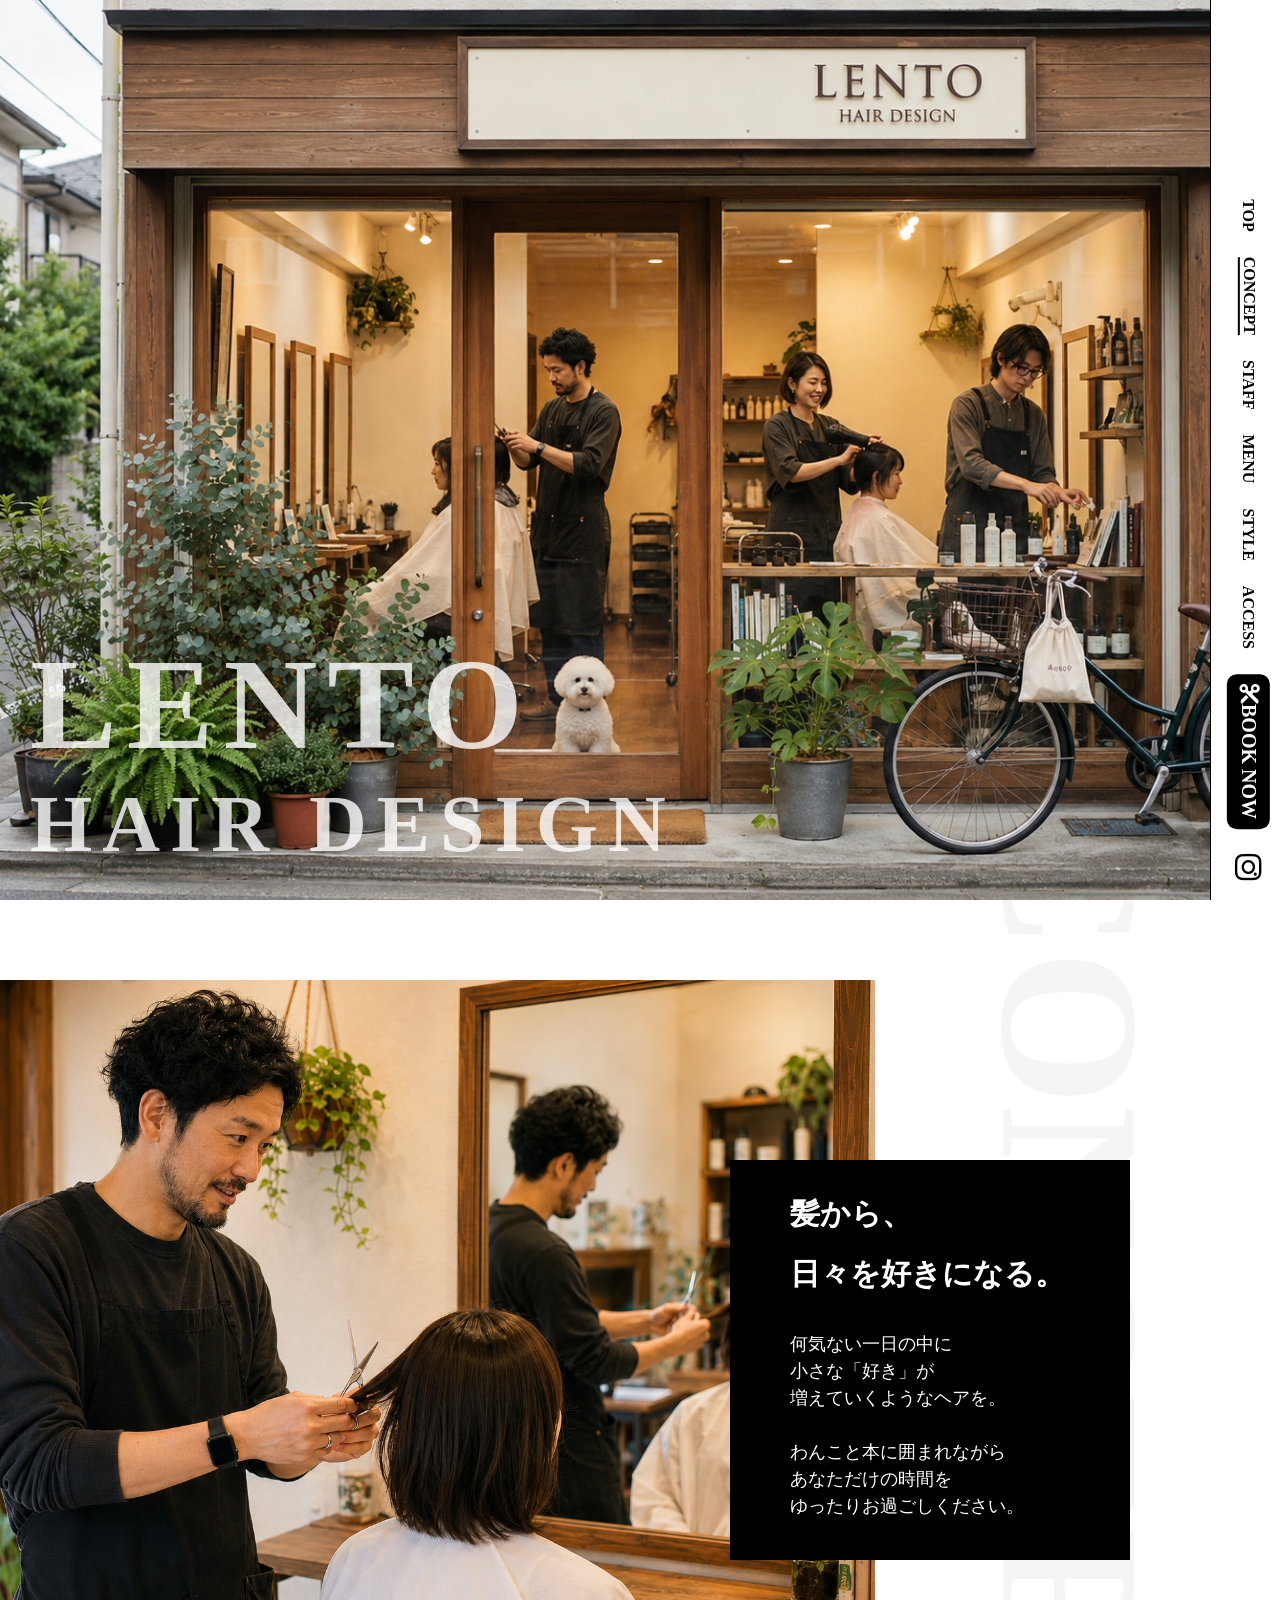
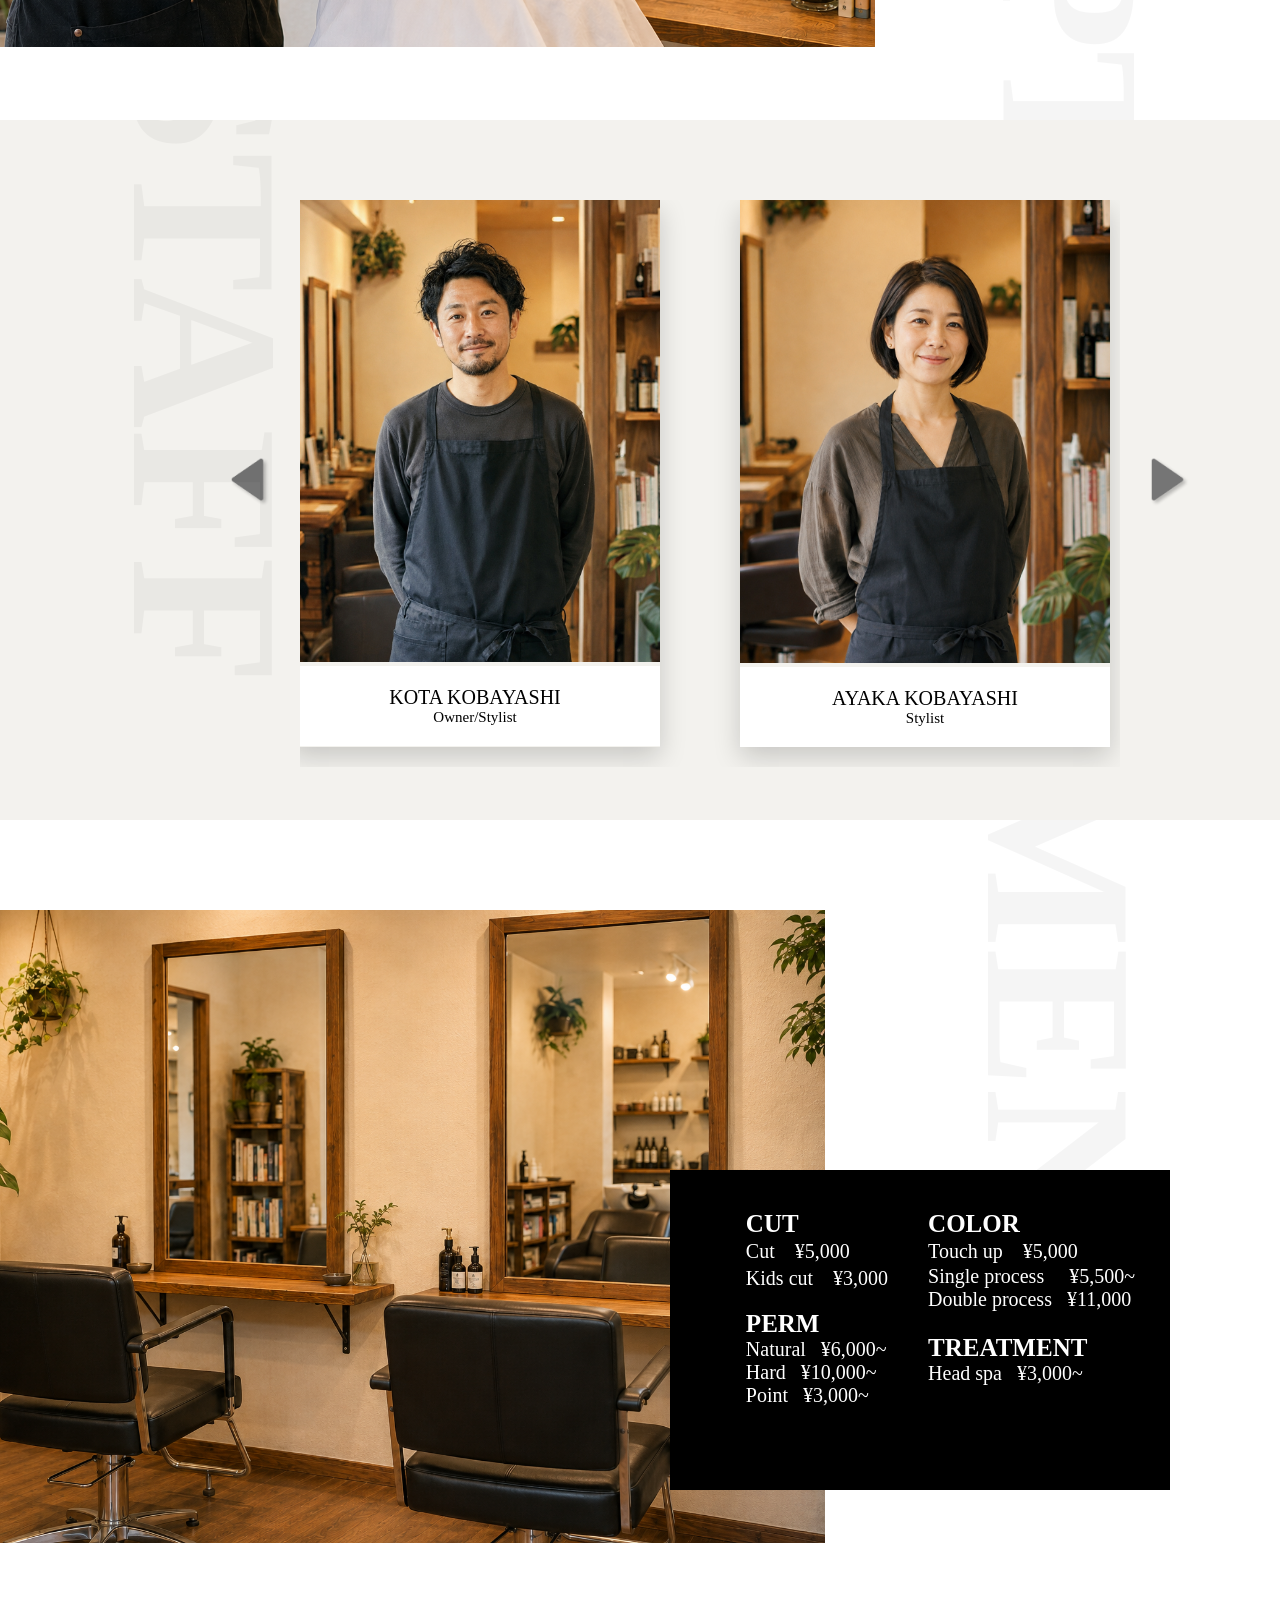
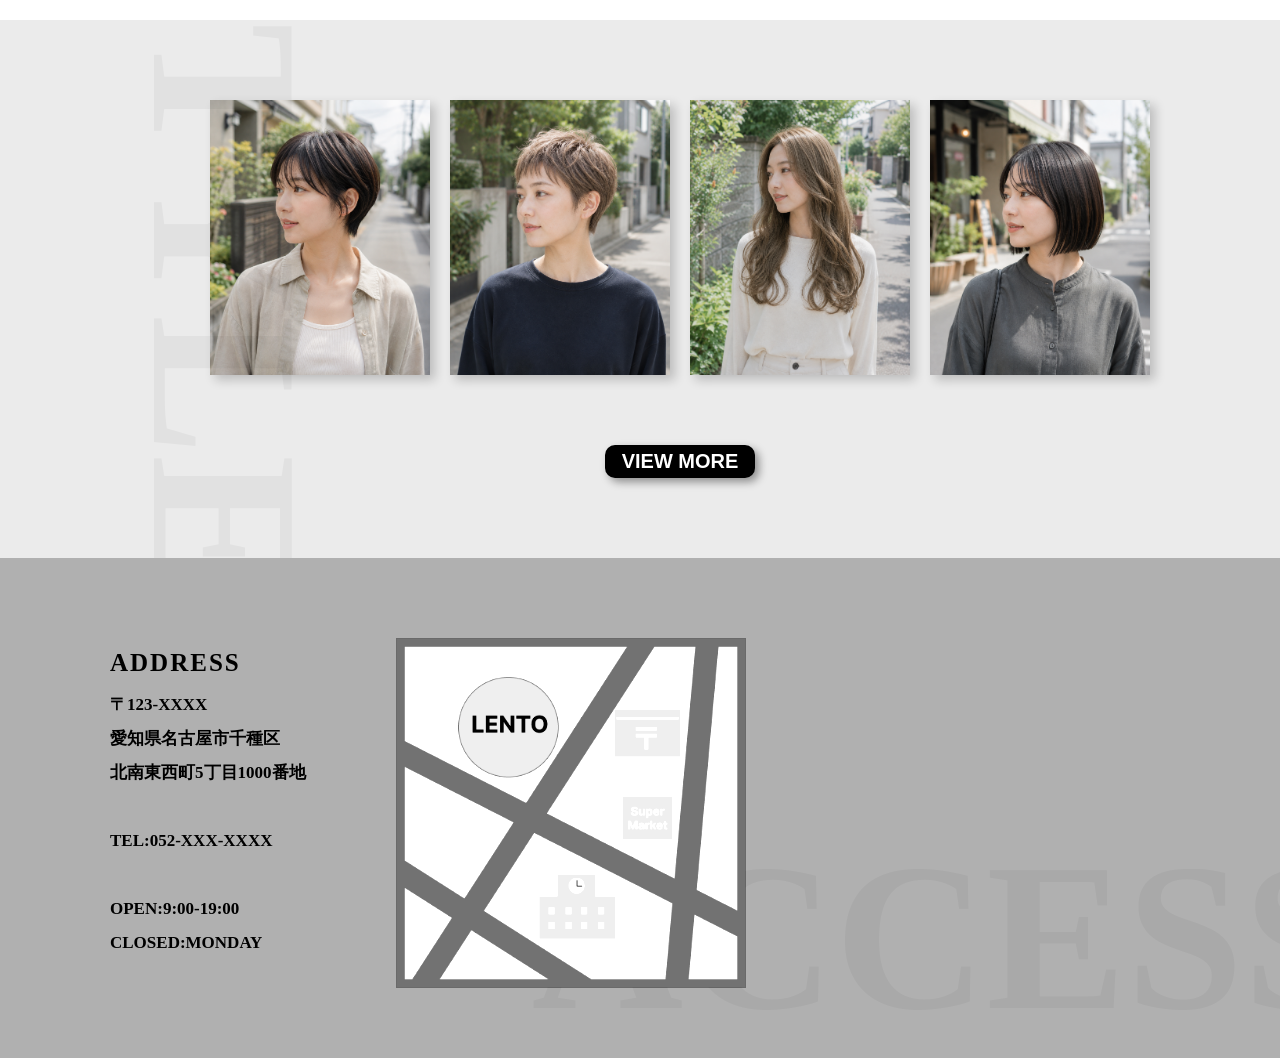
==== commit 3f3b27ca: "予約フォーム追加" ====
--- a/index.html
+++ b/index.html
@@ -24,7 +24,7 @@
           <a href="#menu"><p>MENU</p></a>
           <a href="#style"><p>STYLE</p></a>
           <a href="#access"><p>ACCESS</p></a>
-          <a class="btn-book" href="#"><p class="book-text"><i class="fa-solid fa-scissors"></i>BOOK NOW</p></a>
+          <a class="btn-book" href="booking.html"><p class="book-text"><i class="fa-solid fa-scissors"></i>BOOK NOW</p></a>
           <a class="btn-insta" href="#"><i class="fa-brands fa-instagram"></i></a>
         </div>
       </div>
--- a/stylesheet.css
+++ b/stylesheet.css
@@ -256,7 +256,7 @@
 .menu-title h2 {
   position: absolute;
   top: 130px;
-  left: -100px;
+  right: -100px;
   font-size: 210px; 
   transform: rotate(90deg);
   color: rgba(0, 0, 0, 0.04);
@@ -267,7 +267,7 @@
   position: absolute;
   z-index: 1;
   top: 90px;
-  right: -170px;
+  left: -215px;
   opacity: 0;
   transition: opacity 1s ease;
 }
@@ -281,7 +281,7 @@
   background-color: black;
   position: absolute;
   z-index: 2;
-  left: 0px;
+  right: 20px;
   top: 350px;
 
 }
@@ -292,7 +292,7 @@
   display: flex;
   gap: 40px;
   top: 390px;
-  left: 40px;
+  right: 55px;
 }
 .menu-left {
   display: flex;
@@ -420,3 +420,168 @@
   border: 1px solid rgba(0, 0, 0, 0.4);
 }
 
+
+.book-wrapper {
+  height: 1400px;
+}
+.book-area {
+  display: flex;
+  flex-direction: column;
+  align-items: center;
+  
+}
+.book-heading {
+  font-size: 15px;
+  display: flex;
+  align-items: center;
+  justify-content: center;
+  padding: 50px 0;
+}
+.book-heading::before,
+.book-heading::after {
+  content: "";
+  width: 120px;
+  height: 1px;
+  background: black;
+}
+.heading-text {
+  letter-spacing: 20px;
+  padding: 0 20px;
+}
+.navigations {
+  display: flex;
+  justify-content: center;
+  text-align: center;
+  gap: 150px;
+}
+.navi-line {
+  font-size: 20px;
+}
+.navi-process p {
+  font-size: 15px;
+}
+.contents-area {
+ padding-top: 50px;
+ display: flex;
+ flex-direction: column;
+ gap: 30px;
+}
+.menu-check {
+  display: flex;
+  flex-direction: column;
+  gap: 8px;
+  margin-top: 10px;
+}
+.form-item input {
+  font-size: 15px;
+  background-color: #F6F7F8;
+}
+
+#customer-mail {
+  width: 400px;
+}
+#customer-message {
+  font-size: 15px;
+  background-color: #F6F7F8;
+}
+.btn-confirm {
+  text-align: center;
+  padding-top: 60px;
+}
+#confirm {
+  background-color: black;
+  color: white;
+  font-size: 20px;
+  font-weight: bold;
+  border: none;
+  padding: 5px 20px;
+  border-radius: 10px;
+  box-shadow: 4px 4px 5px rgba(0, 0, 0, 0.4);
+  transition: 0.3s ease;
+}
+#confirm:hover {
+  transform: scale(1.1,1.1);
+}
+
+.confirm-wrapper {
+  min-height: 1200px;
+}
+.confirm-text {
+  display: flex;
+  flex-direction: column;
+  gap: 30px;
+  padding-top: 60px;
+}
+.confirm-item {
+  display: flex;
+  flex-direction: column;
+ gap: 10px; 
+}
+.btn-twin {
+  display: flex;
+  justify-content: center;
+  gap: 60px;
+  padding-top: 30px;
+}
+#back-button {
+  background-color: black;
+  color: white;
+  font-size: 20px;
+  font-weight: bold;
+  border: none;
+  padding: 5px 20px;
+  border-radius: 10px;
+  box-shadow: 4px 4px 5px rgba(0, 0, 0, 0.4);
+  transition: 0.3s ease;
+}
+#back-button:hover {
+  transform: scale(1.1,1.1);
+}
+#submit-button {
+  background-color: black;
+  color: white;
+  font-size: 20px;
+  font-weight: bold;
+  border: none;
+  padding: 5px 20px;
+  border-radius: 10px;
+  box-shadow: 4px 4px 5px rgba(0, 0, 0, 0.4);
+  transition: 0.3s ease;
+}
+#submit-button:hover {
+  transform: scale(1.1,1.1); 
+}
+
+.complite-wrapper {
+  height: 600px;
+}
+.complite-text {
+  display: flex;
+  flex-direction: column;
+  justify-content: center;
+  text-align: center;
+  gap: 100px;
+  padding-top: 60px;
+}
+.thanks {
+  padding-top: 30px;
+}
+.thanks p {
+  font-size: 20px;
+  line-height: 2.5;
+  font-weight: bold;
+}
+#top-button {
+  background-color: black;
+  color: white;
+  font-size: 20px;
+  font-weight: bold;
+  border: none;
+  padding: 5px 20px;
+  border-radius: 10px;
+  box-shadow: 4px 4px 5px rgba(0, 0, 0, 0.4);
+  transition: 0.3s ease;
+}
+#top-button:hover {
+  transform: scale(1.1,1.1); 
+}
--- a/responsive.css
+++ b/responsive.css
@@ -268,6 +268,26 @@
         width: 300px;
     }
 
+
+    .book-heading {
+        font-size: 12px;
+        padding-top: 100px;
+    }
+    .book-heading::before,
+    .book-heading::after {
+        width: 50px;
+    }
+    .heading-text {
+        letter-spacing: 20px;
+        padding: 0 20px;
+    }
+    .navi-line {
+        font-size: 17.5px;
+    }
+    .navi-process p {
+        font-size: 8.5px;
+    }
+
 }
 @media(max-width:767px) {
     .container {
@@ -397,6 +417,14 @@
     .staff-card {
         box-shadow: none;
         scroll-snap-align: center;
+        width: 180px;
+        flex: 0 0 180px;
+    }
+    .staff-name {
+        font-size: 15px;
+    }
+    .staff-roll {
+        font-size: 13px;
     }
     .staff-img {
         width:180px;
@@ -479,9 +507,13 @@
     .style {
         width: 130px;
     }
-  
+    .more-style {
+        overflow: hidden;
+        pointer-events: none;
+    }
     .more-style.show {
         max-height: 800px;
+        pointer-events: auto;
     }
     .access-wrapper {
         height: 350px;
@@ -515,6 +547,57 @@
         width: 200px;
     }
 
+
+    .book-wrapper {
+        height: 100px;
+    }
+    .book-heading {
+        font-size: 10px;
+        padding-top: 80px;
+    }
+    .book-heading::before,
+    .book-heading::after {
+        display: none;
+    }
+    .heading-text {
+        letter-spacing: 10px;
+        padding: 0 20px;
+    }
+    .navi-line {
+        font-size: 9px;
+    }
+    .navi-process p {
+        display: none;
+    }
+    
+    .form-item h3 {
+        font-size: 15px;
+    }
+    #customer-mail {
+        width: 280px;
+    }
+    #customer-message {
+        width: 280px;
+    }
+    .btn-confirm {
+        padding-top: 20px;
+        padding-bottom: 50px;
+    }
+
+
+    .confirm-wrapper {
+        min-height: 900px;
+    }
+    #customer-message {
+        overflow: wrap;
+    }
+    .confirm-item h3 {
+        font-size: 15px;
+    }
+
+    .thanks p {
+        font-size: 15px;
+    }
 }
 
 
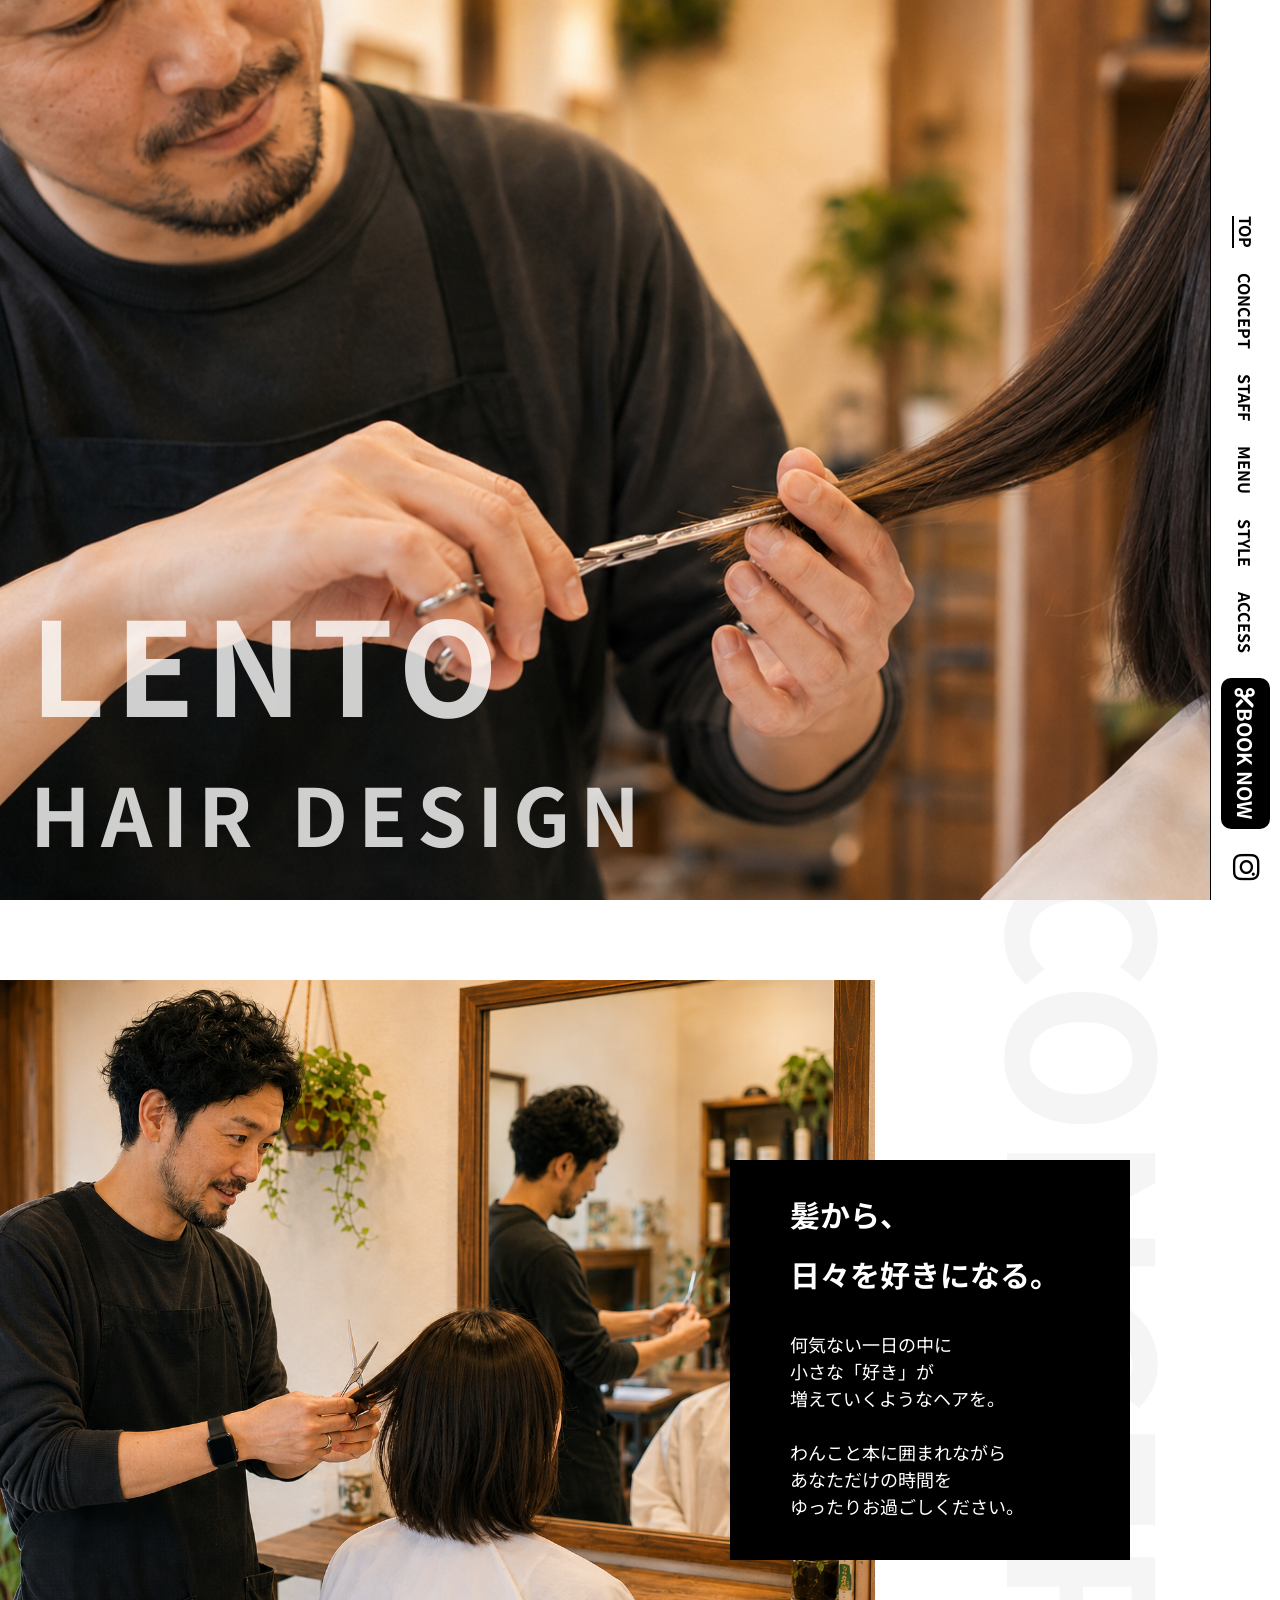
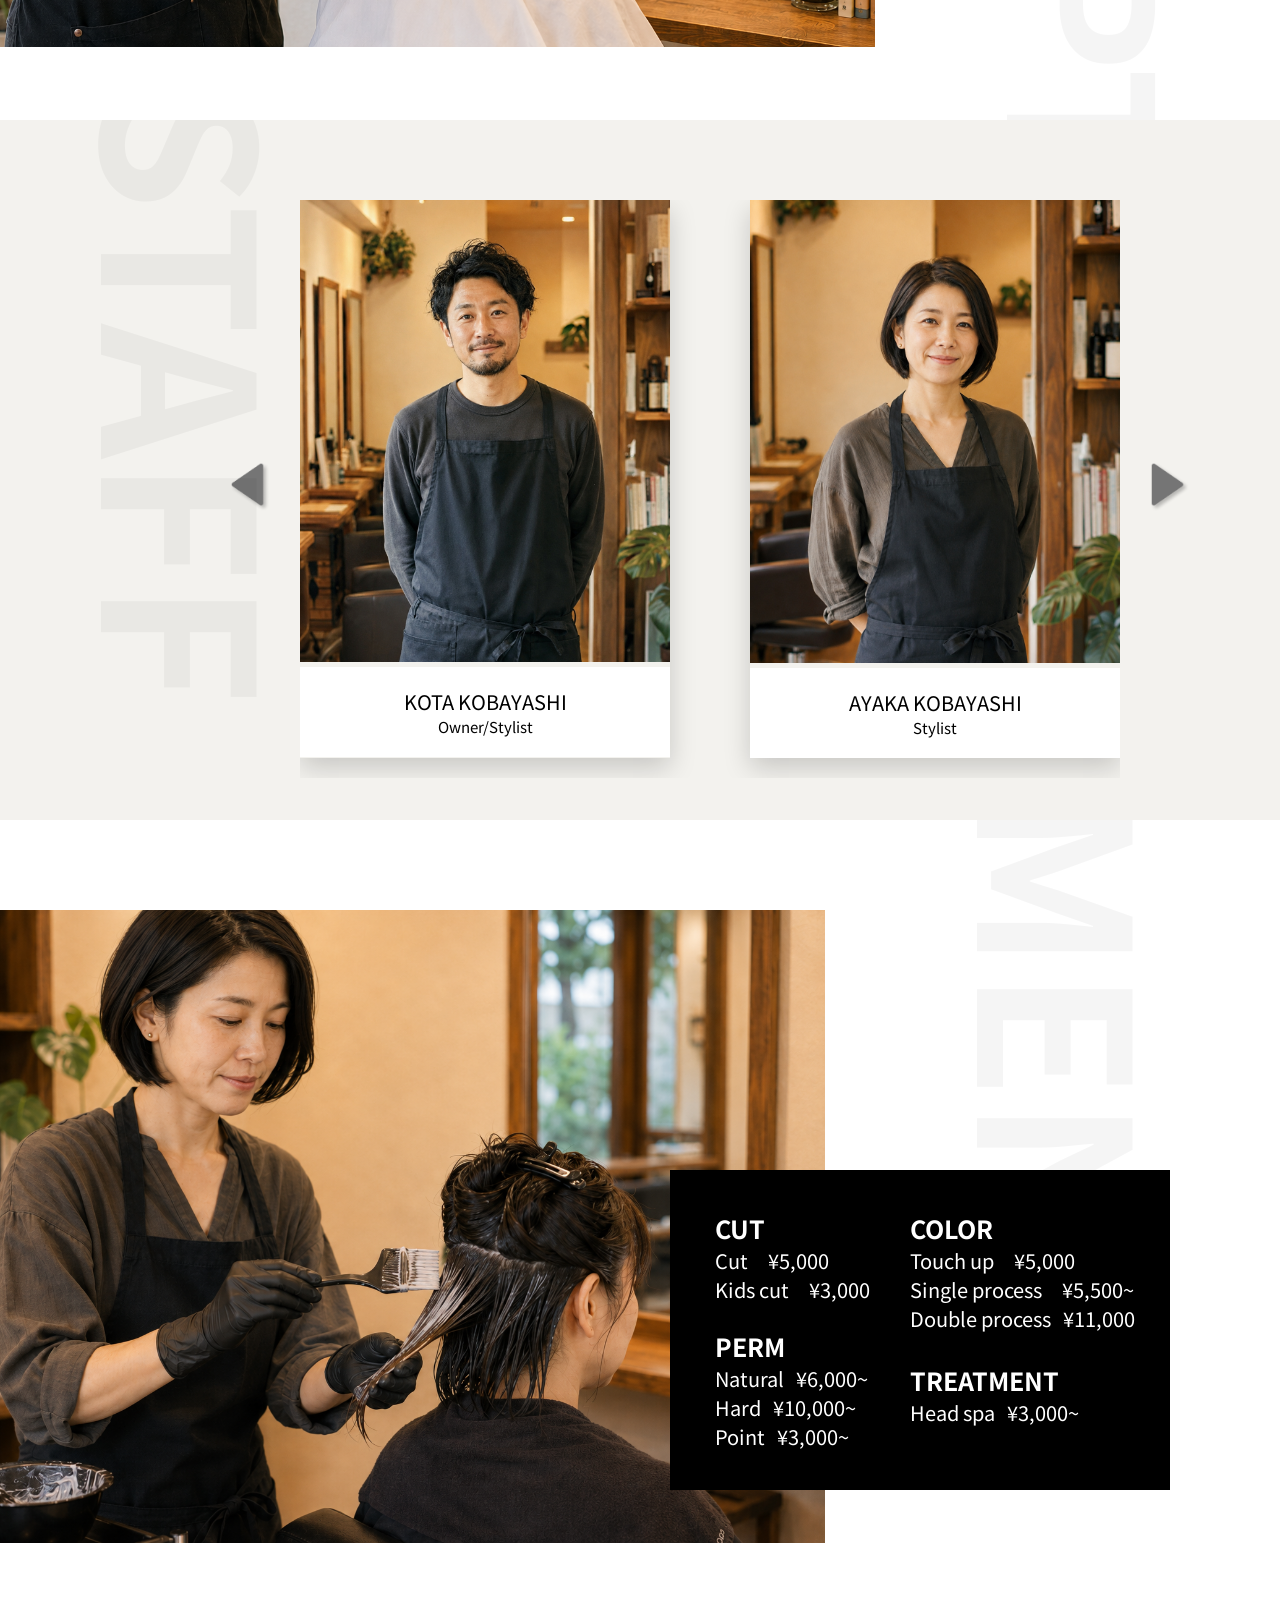
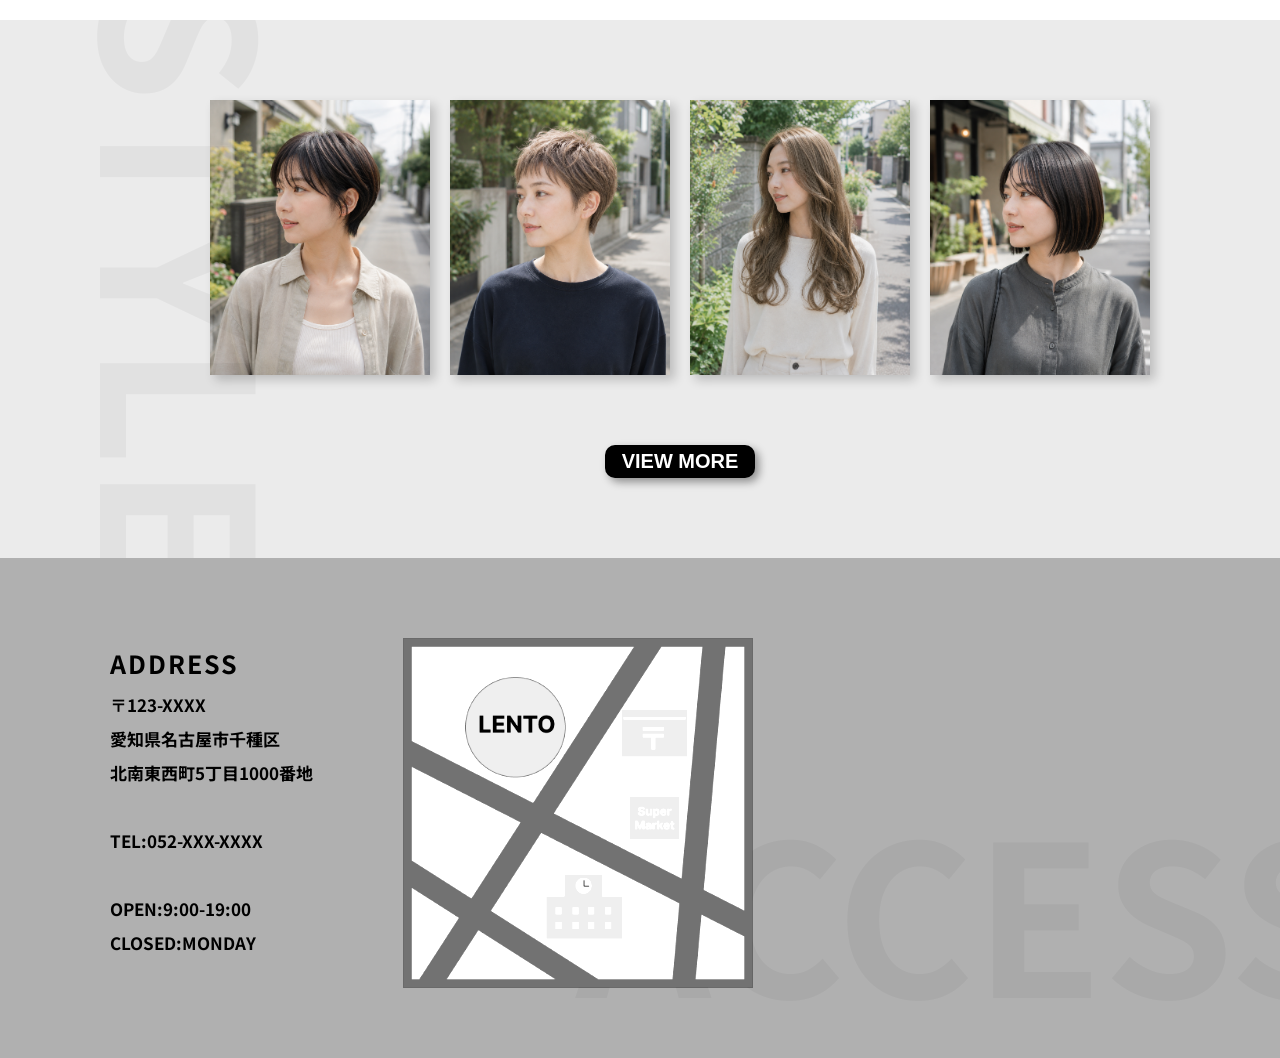
==== commit 83a75805: "予約フォーム追加" ====
--- a/index.html
+++ b/index.html
@@ -4,6 +4,9 @@
     <meta charset="utf-8">
     <meta name="viewport" content="width=device-width, initial-scale=1.0">
     <title>LENTO HAIR DESIGN</title>
+    <link rel="preconnect" href="https://fonts.googleapis.com">
+    <link rel="preconnect" href="https://fonts.gstatic.com" crossorigin>
+    <link href="https://fonts.googleapis.com/css2?family=Noto+Sans+JP:wght@400;500;700&family=Roboto:wght@400;500;700&display=swap" rel="stylesheet">
     <link rel="stylesheet" href="stylesheet.css">
     <link rel="stylesheet" href="https://cdnjs.cloudflare.com/ajax/libs/font-awesome/6.7.2/css/all.min.css">
     <link rel="stylesheet" href="responsive.css">
--- a/stylesheet.css
+++ b/stylesheet.css
@@ -7,7 +7,7 @@
   scroll-behavior: smooth;
 }
 body {
-  font-family:"Roboto";  
+  font-family: "Noto Sans JP", sans-serif;
 }
 
 a {
@@ -551,7 +551,9 @@
 #submit-button:hover {
   transform: scale(1.1,1.1); 
 }
-
+#customer-message {
+  overflow: wrap; 
+}
 .complite-wrapper {
   height: 600px;
 }
--- a/responsive.css
+++ b/responsive.css
@@ -569,7 +569,9 @@
     .navi-process p {
         display: none;
     }
-    
+    .contents-area {
+        padding-bottom: 100px;
+    }   
     .form-item h3 {
         font-size: 15px;
     }
@@ -583,17 +585,27 @@
         padding-top: 20px;
         padding-bottom: 50px;
     }
+    
 
 
     .confirm-wrapper {
         min-height: 900px;
     }
+    .confirm-text {
+        padding-bottom: 100px;
+    }
     #customer-message {
-        overflow: wrap;
+      overflow: wrap;
     }
     .confirm-item h3 {
         font-size: 15px;
     }
+    #confirm-mail {
+    overflow-wrap: anywhere;
+    }
+    #confirm-message {
+    overflow-wrap: anywhere;
+    }
 
     .thanks p {
         font-size: 15px;
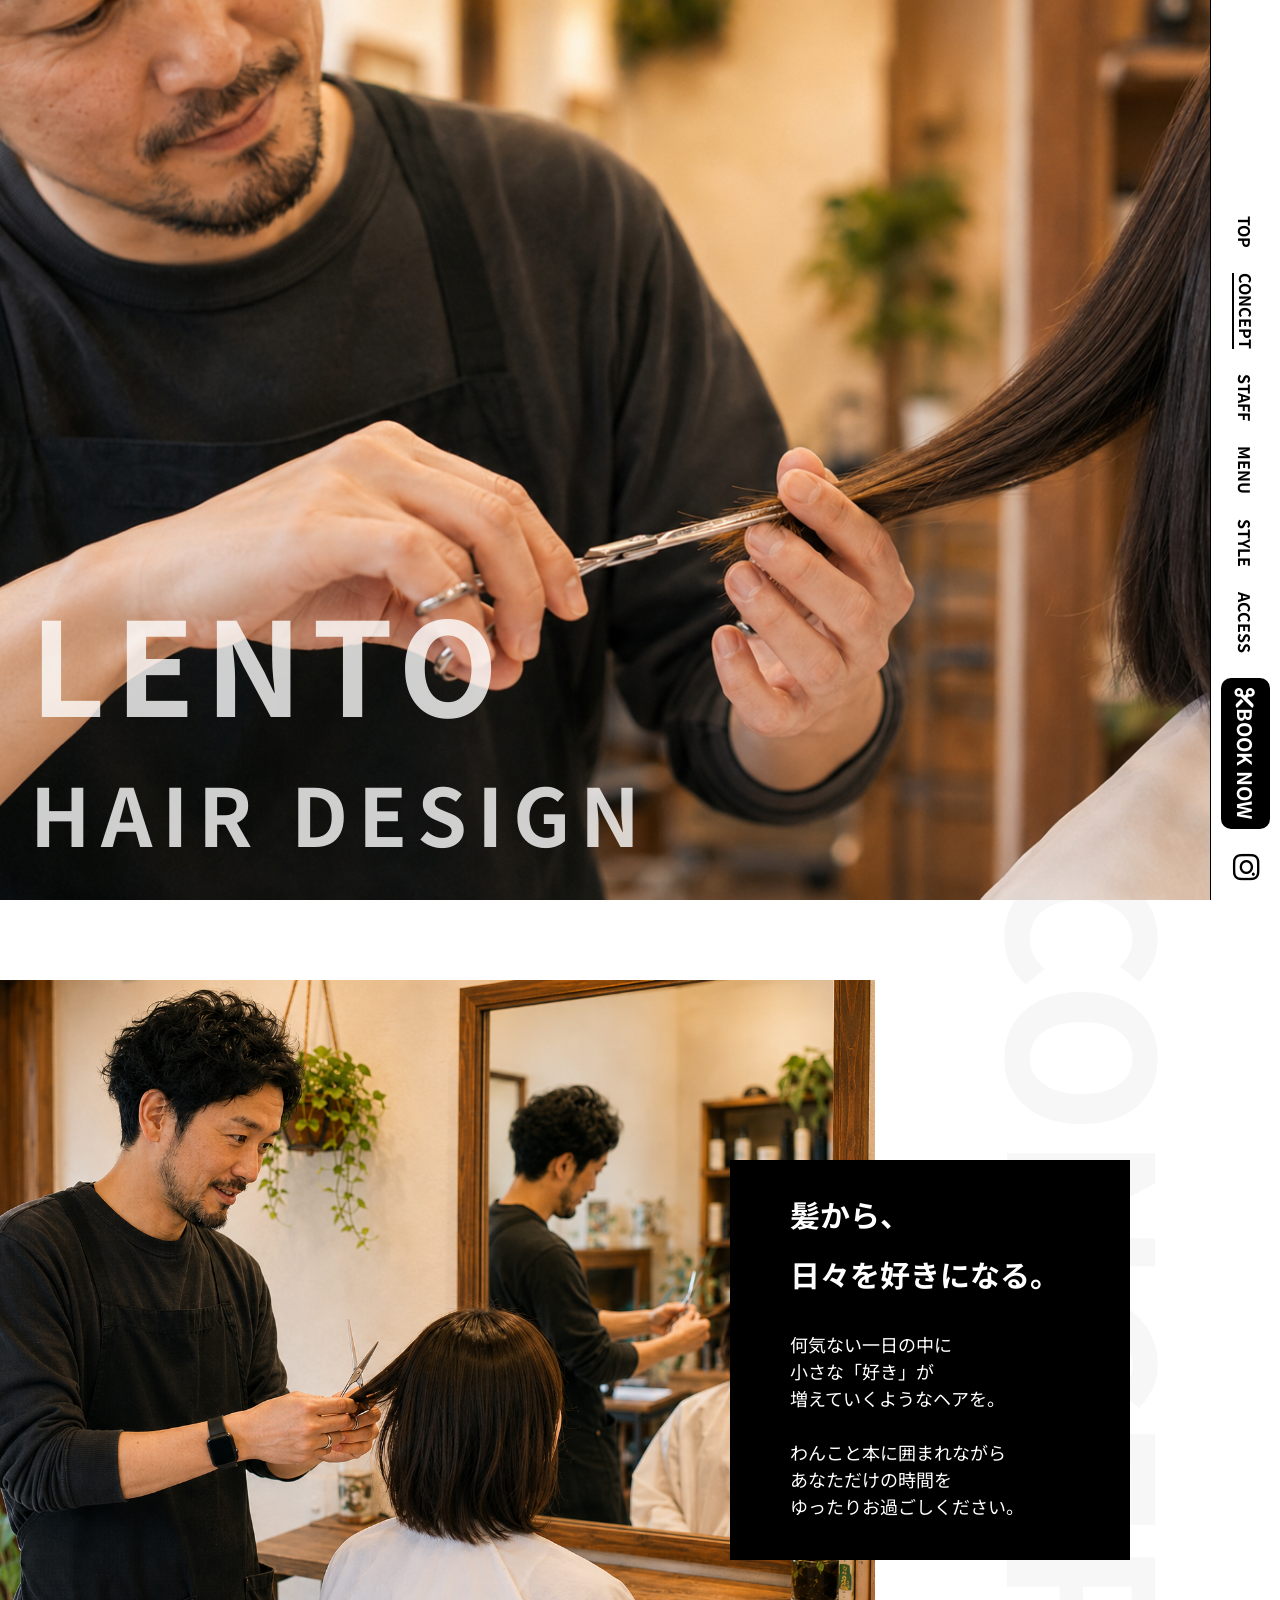
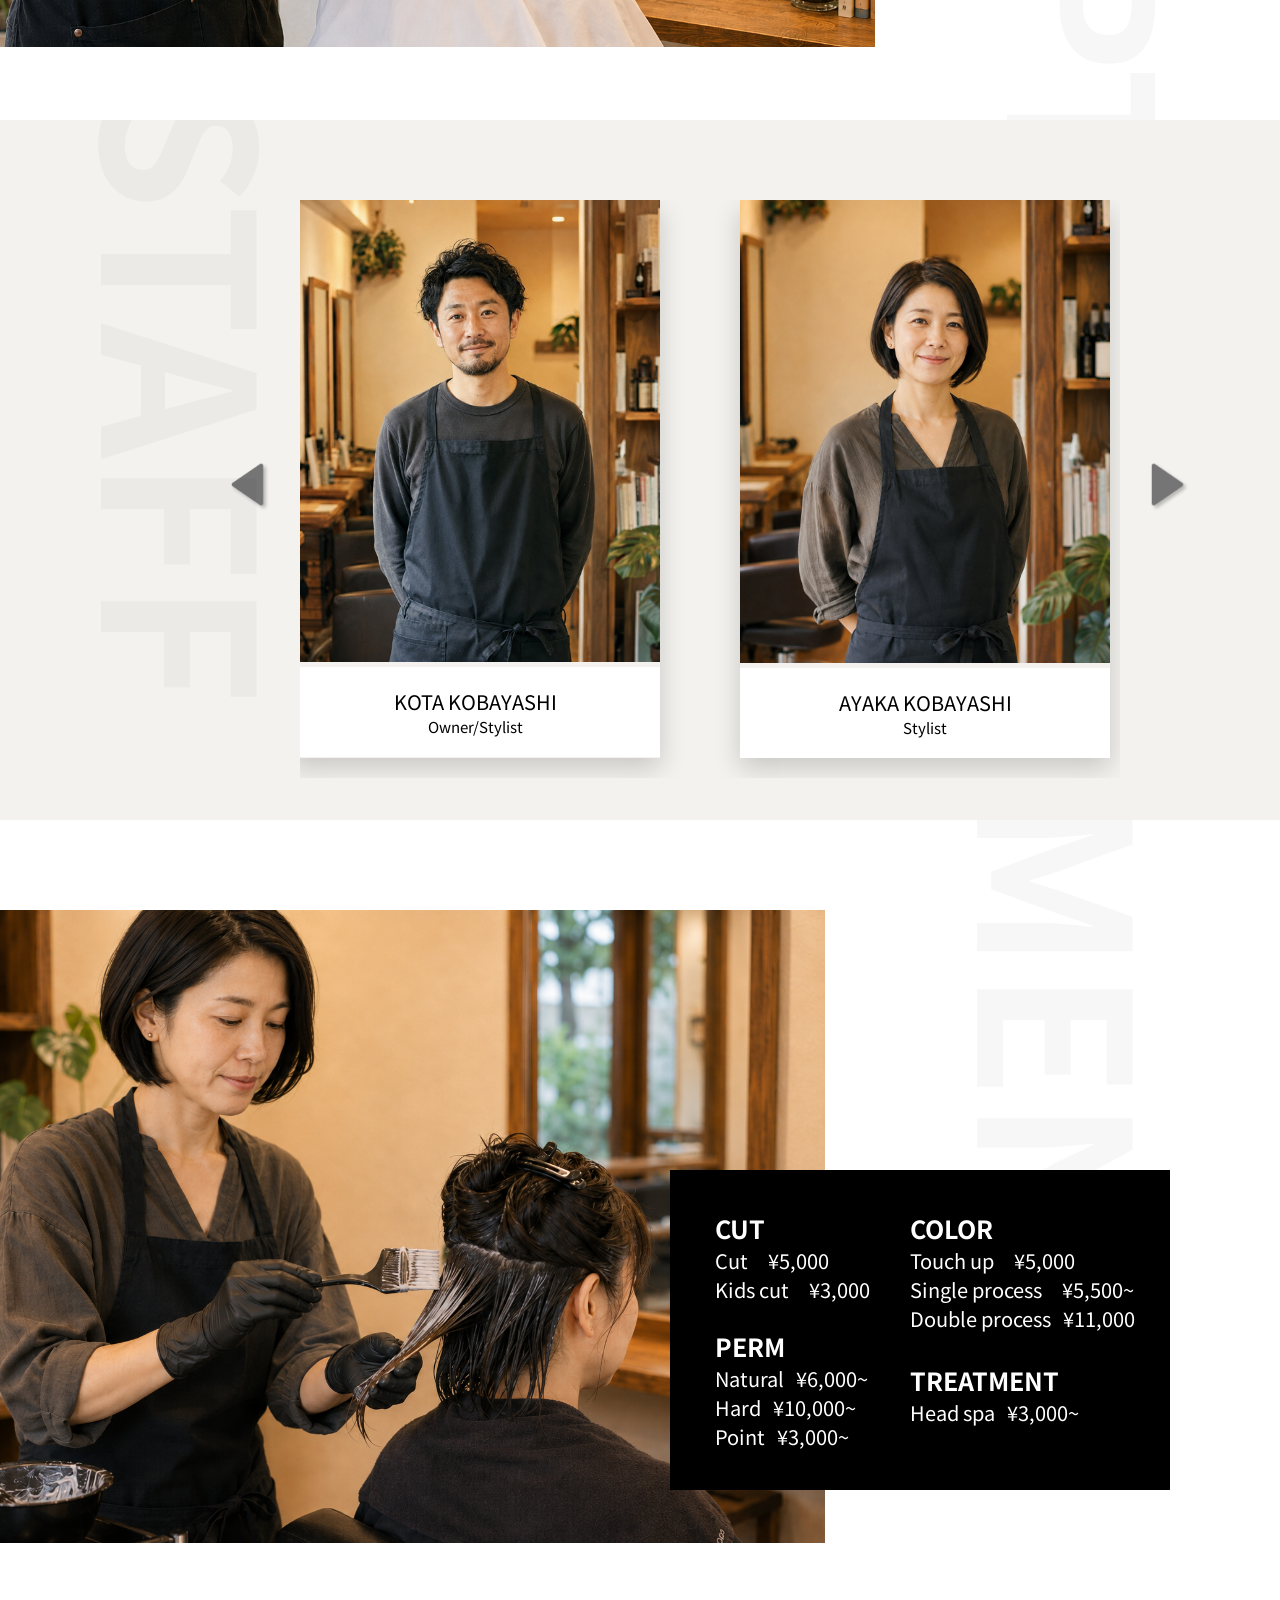
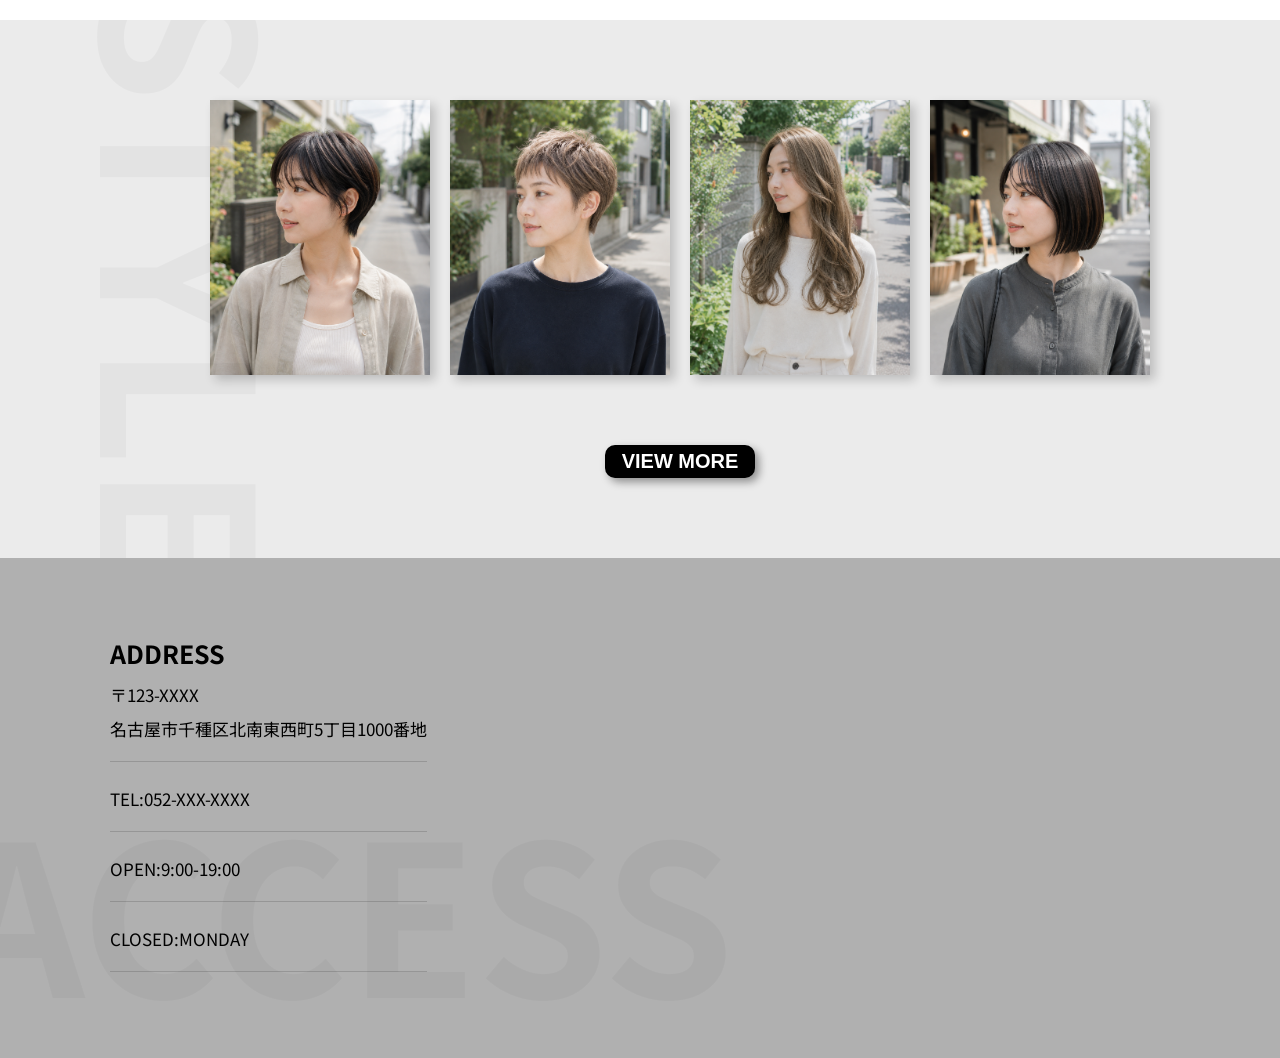
==== commit 85c8e7ed: "最終調整" ====
--- a/index.html
+++ b/index.html
@@ -170,21 +170,25 @@
       </div> 
       <div class="container">   
         <div class="access-contents">
-          <div class="access-address"> 
-            <h3>ADDRESS<br></h3>   
-            <p>
-              〒123-XXXX<br>
-              愛知県名古屋市千種区<br>
-              北南東西町5丁目1000番地<br>
-              <br>
-              TEL:052-XXX-XXXX<br><br>
-              OPEN:9:00-19:00<br>
-              CLOSED:MONDAY<br>
-            </p>
+          <div class="access-address">
+            <div class="address-text"> 
+              <h3>ADDRESS<br></h3>   
+              <p>〒123-XXXX</p>
+              <p>名古屋市千種区北南東西町5丁目1000番地</p>
+            </div>
+            <div class="address-tel">
+              <p>TEL:052-XXX-XXXX</p>
+            </div>
+            <div class="address-open">
+              <p>OPEN:9:00-19:00</p>
+            </div>
+            <div  class="address-close">
+              <p>CLOSED:MONDAY</p>
+            </div>
+          </div>
+          <div class="access-map">
+            <iframe src="https://www.google.com/maps/embed?pb=!1m18!1m12!1m3!1d836691.8974123646!2d136.59499762758423!3d34.998500499691204!2m3!1f0!2f0!3f0!3m2!1i1024!2i768!4f13.1!3m3!1m2!1s0x6004bad5499332e7%3A0xeb5fa65d181541a7!2z5oSb55-l55yM!5e0!3m2!1sja!2sjp!4v1788853159511!5m2!1sja!2sjp" width="600" height="450" style="border:0;" allowfullscreen="" loading="lazy" referrerpolicy="strict-origin-when-cross-origin"></iframe> 
           </div> 
-            <div class="access-map">
-              <img src="images/Map.png">
-            </div> 
         </div>
       </div>
     </section>
--- a/stylesheet.css
+++ b/stylesheet.css
@@ -126,7 +126,7 @@
 .concept-title h2 {
   font-size: 200px;
   position: absolute;
-  color: rgba(0, 0, 0, 0.04);
+  color: rgba(0, 0, 0, 0.03);
   top: 280px;
   right: -280px;
   transform: rotate(90deg);
@@ -184,7 +184,7 @@
   left: -120px;
   font-size: 210px; 
   transform: rotate(90deg);
-  color: rgba(0, 0, 0, 0.04);
+  color: rgba(0, 0, 0, 0.03);
 }
 .staff-slider {
   padding-top: 80px;
@@ -259,7 +259,7 @@
   right: -100px;
   font-size: 210px; 
   transform: rotate(90deg);
-  color: rgba(0, 0, 0, 0.04);
+  color: rgba(0, 0, 0, 0.03);
 }
 .menu-img {
   width: 950px;
@@ -324,7 +324,7 @@
   position: absolute;
   font-size: 210px;
   transform: rotate(90deg);
-  color: rgba(0, 0, 0, 0.04);
+  color: rgba(0, 0, 0, 0.03);
   top: 110px;
   left: -120px;
 }
@@ -391,33 +391,55 @@
   font-size: 210px;
   position: absolute;
   bottom: 0;
-  right: -80px; 
-  color: rgba(0, 0, 0, 0.04);
+  left: -50px; 
+  color: rgba(0, 0, 0, 0.03);
   z-index: 0;
 }
 .access-contents {
   display: flex;
-  gap: 90px;
-  padding-top: 80px;
+  gap: 100px;
+  padding-top: 50px;
   padding-left: 20px;
   z-index: 1;
   position: absolute;
 }
 .access-address {
+  display: flex;
+  flex-direction: column;
+  gap: 20px;
+  padding-top: 20px;
+}
+.address-text h3 {
+  font-size: 25px;
+  line-height: 2;
+}
+.address-text {
   font-size: 17px;
   line-height: 2;
-  font-weight: bold;
-}
-.access-address h3 {
-  font-size: 25px;
+  border-bottom: 1px solid rgba(0, 0, 0, 0.15);
+  padding-bottom: 15px;
+}
+.address-tel {
+  font-size: 17px;
   line-height: 2;
-  letter-spacing: 2px;
-}
-.access-map img {
-  width: 350px;
-  height: auto;
-  filter: contrast(1.25);
-  border: 1px solid rgba(0, 0, 0, 0.4);
+  border-bottom: 1px solid rgba(0, 0, 0, 0.15);
+  padding-bottom: 15px;
+}
+.address-open {
+  font-size: 17px;
+  line-height: 2;
+  border-bottom: 1px solid rgba(0, 0, 0, 0.15);
+  padding-bottom: 15px;
+}
+.address-close {
+  font-size: 17px;
+  line-height: 2;
+  border-bottom: 1px solid rgba(0, 0, 0, 0.15);
+  padding-bottom: 15px;
+}
+iframe {
+  width: 600px;
+  height: 400px;
 }
 
 
--- a/responsive.css
+++ b/responsive.css
@@ -4,7 +4,7 @@
     } 
     .container {
         width: 80%;
-  } 
+    } 
     header {
         right: auto;
         width: 100vw;
@@ -148,7 +148,11 @@
         z-index: 2;
     }
     .staff-scroll {
-        width: 500px;
+        width: 480px;
+    }
+    .staff-card {
+        width: 200px;
+        flex: 0 0 200px;
     }
     .staff-img {
         width:200px;
@@ -239,33 +243,51 @@
     }
     .access-wrapper {
         height: 450px;
-    }
-    .access-title h2 {
-        font-size: 20px;
+        z-index: 0;
+    }
+     .access-title h2 {
+        font-size: 20px;
+        transform: rotate(90deg);
+        color: rgba(0, 0, 0, 0.7);
         bottom: auto;
+        left: auto;
         top: 80px;
-        right: 0px; 
-        color: rgba(0, 0, 0, 0.7);
-        transform: rotate(90deg);
-        z-index: 2;
+        right: -15px;
+        z-index: 1;
     }
     .access-title h2::before {
-        content:"04 ┃ "
+        content:"05 ┃ "
     }
     .access-contents {
         display: flex;
-        padding-left: 0;
-        padding-top: 70px;
-        gap: 50px;
+        padding-left: 0px;
+        padding-right: 30px;
+        padding-top: 80px;
+        gap: 20px;
+        z-index: 2;
     }
     .access-address {
-        font-size: 15px;
-    }
-    .access-address h3 {
-        font-size: 20px;
-    }
-    .access-map img {
+        padding-top: 0px;
+        gap: 10px;
+    }
+    .address-text h3 {
+        font-size: 20px;
+    }
+    .address-text {
+        font-size: 15px;
+    }
+    .address-tel {
+        font-size: 15px;
+    }
+    .address-open {
+        font-size: 15px;
+    }
+    .address-close {
+        font-size: 15px;
+    }
+    iframe {
         width: 300px;
+        height: 300px;
     }
 
 
@@ -287,8 +309,8 @@
     .navi-process p {
         font-size: 8.5px;
     }
-
 }
+
 @media(max-width:767px) {
     .container {
         width: 90%;
@@ -516,7 +538,7 @@
         pointer-events: auto;
     }
     .access-wrapper {
-        height: 350px;
+        height: 500px;
     }
     .access-title h2 {
         font-size: 20px;
@@ -531,20 +553,25 @@
 
     .access-contents {
         position: static;
-        flex-direction: column;
+        flex-direction: column-reverse;
         align-items: center;
         padding-left: 0;
+        padding-right: 0;
         padding-top: 30px;
-        gap: 0px;
+        gap: 20px;
     }
     .access-address {
+        gap: 10px;
+    }
+    .address-text {
         display: none;
     }
-    .access-address h3 {
-        display: none;
-    }
-    .access-map img {
+    .address-close {
+        border-bottom: none;
+    }
+    iframe {
         width: 200px;
+        height: 200px;
     }
 
 
@@ -573,7 +600,7 @@
         padding-bottom: 100px;
     }   
     .form-item h3 {
-        font-size: 15px;
+        font-size: 18px;
     }
     #customer-mail {
         width: 280px;
@@ -585,7 +612,18 @@
         padding-top: 20px;
         padding-bottom: 50px;
     }
-    
+    .menu-check label{
+        font-size: 18px;
+    }
+    #customer-stylist option{
+        font-size: 18px;
+    }
+    #customer-date option{
+        font-size: 18px;
+    }
+    #customer-time option{
+        font-size: 18px;
+    }
 
 
     .confirm-wrapper {
@@ -610,6 +648,7 @@
     .thanks p {
         font-size: 15px;
     }
+    
 }
 
 
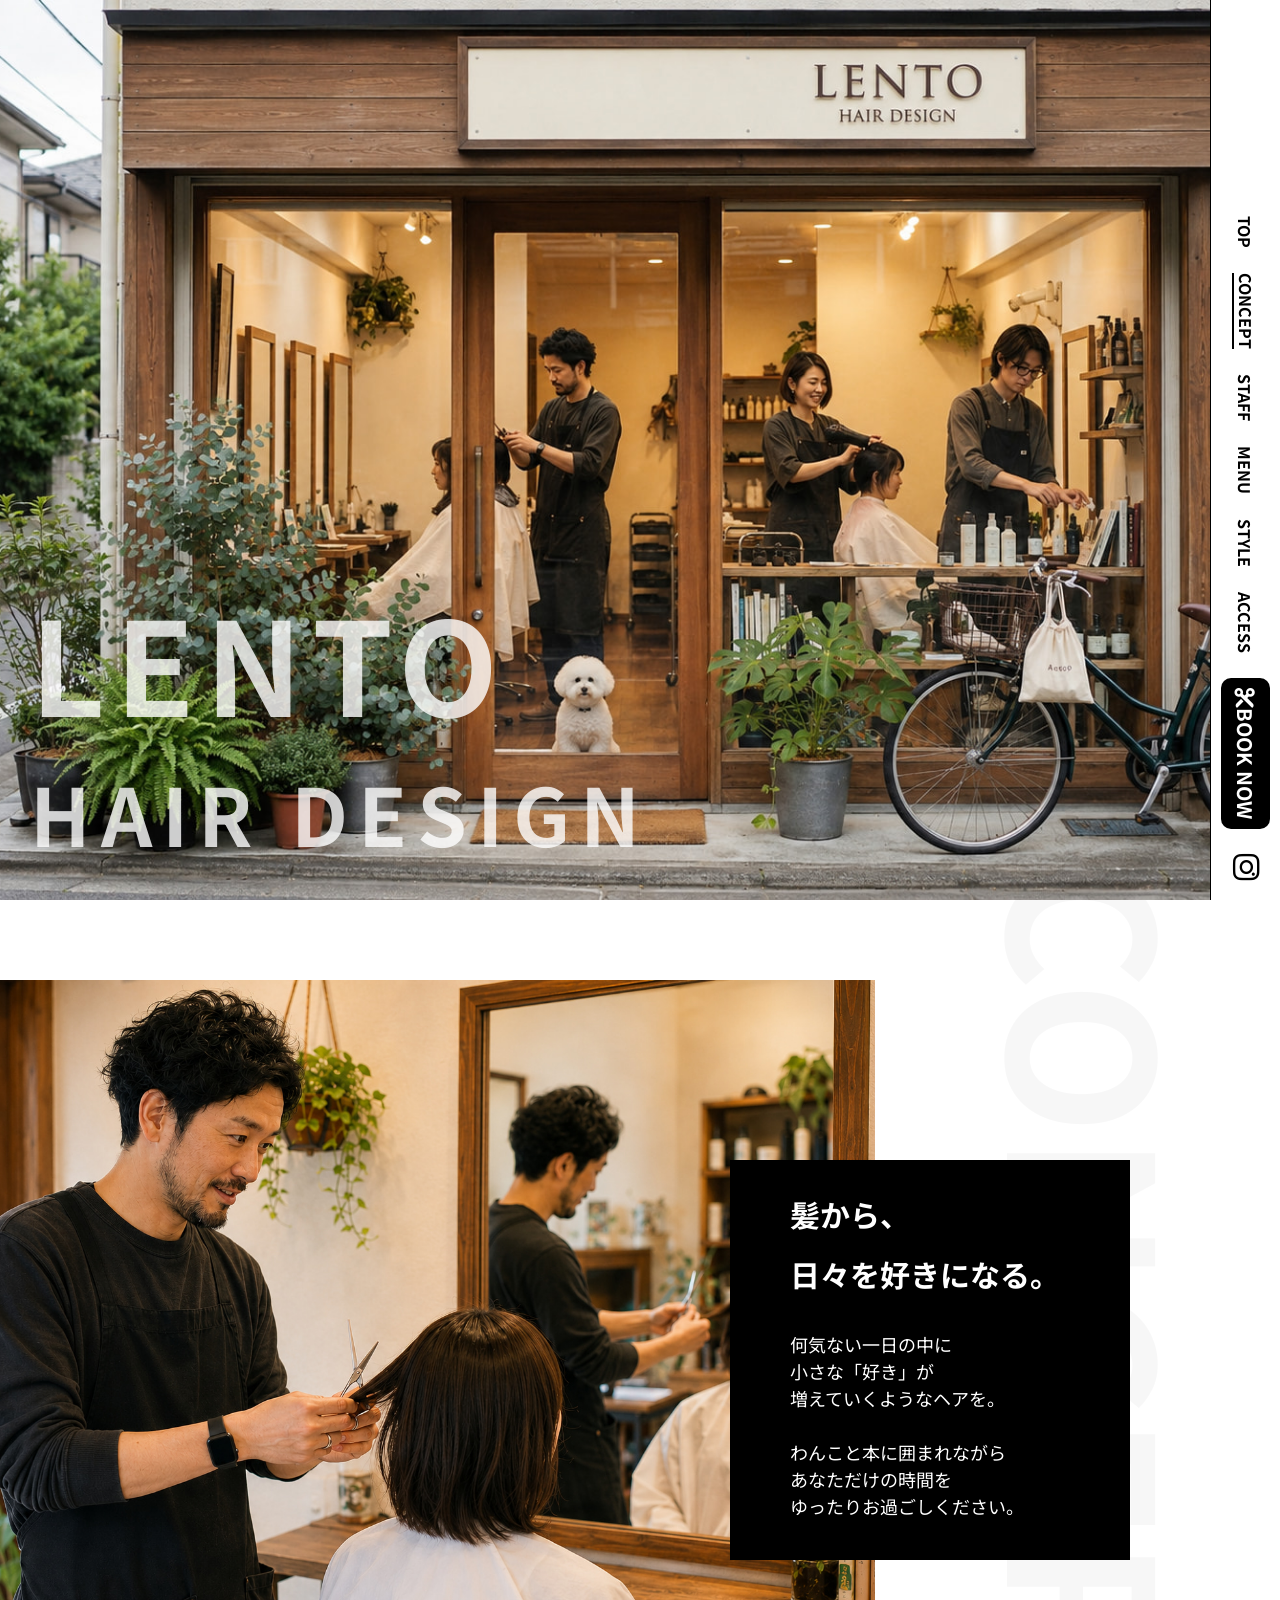
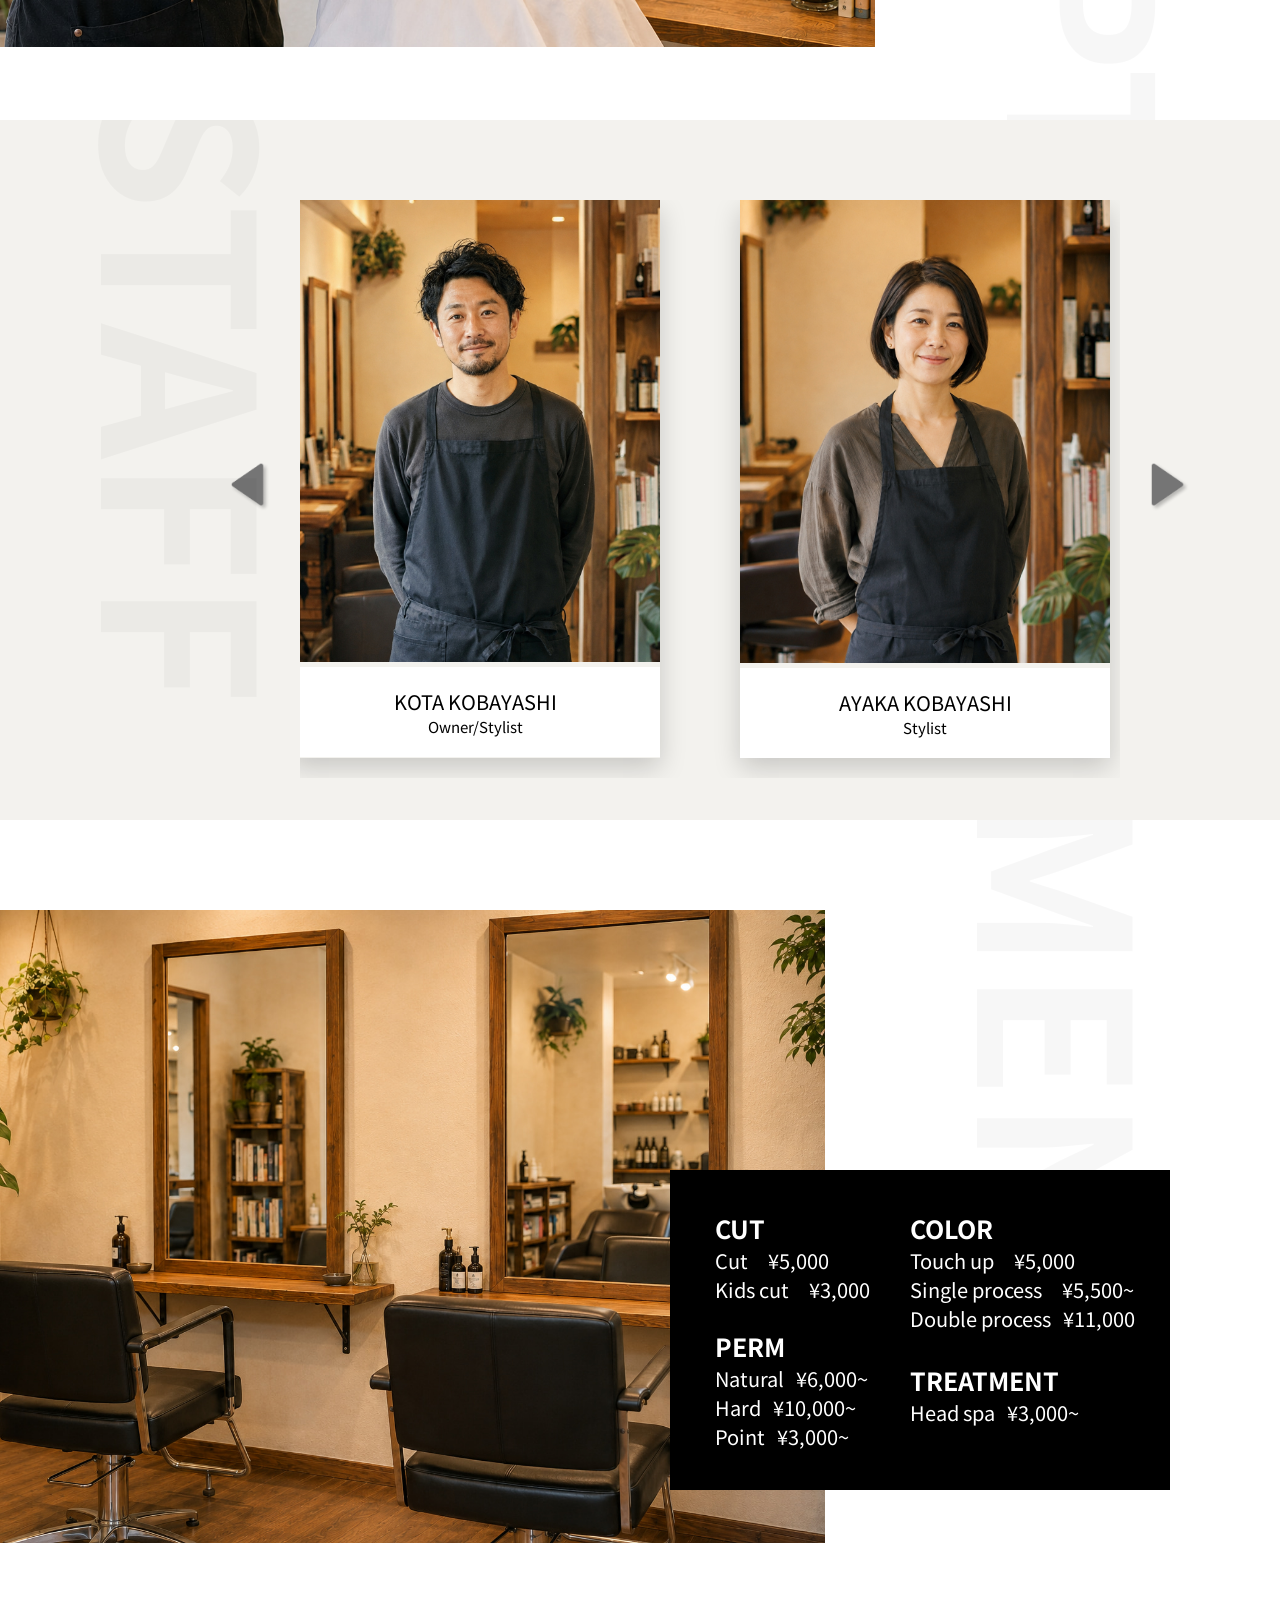
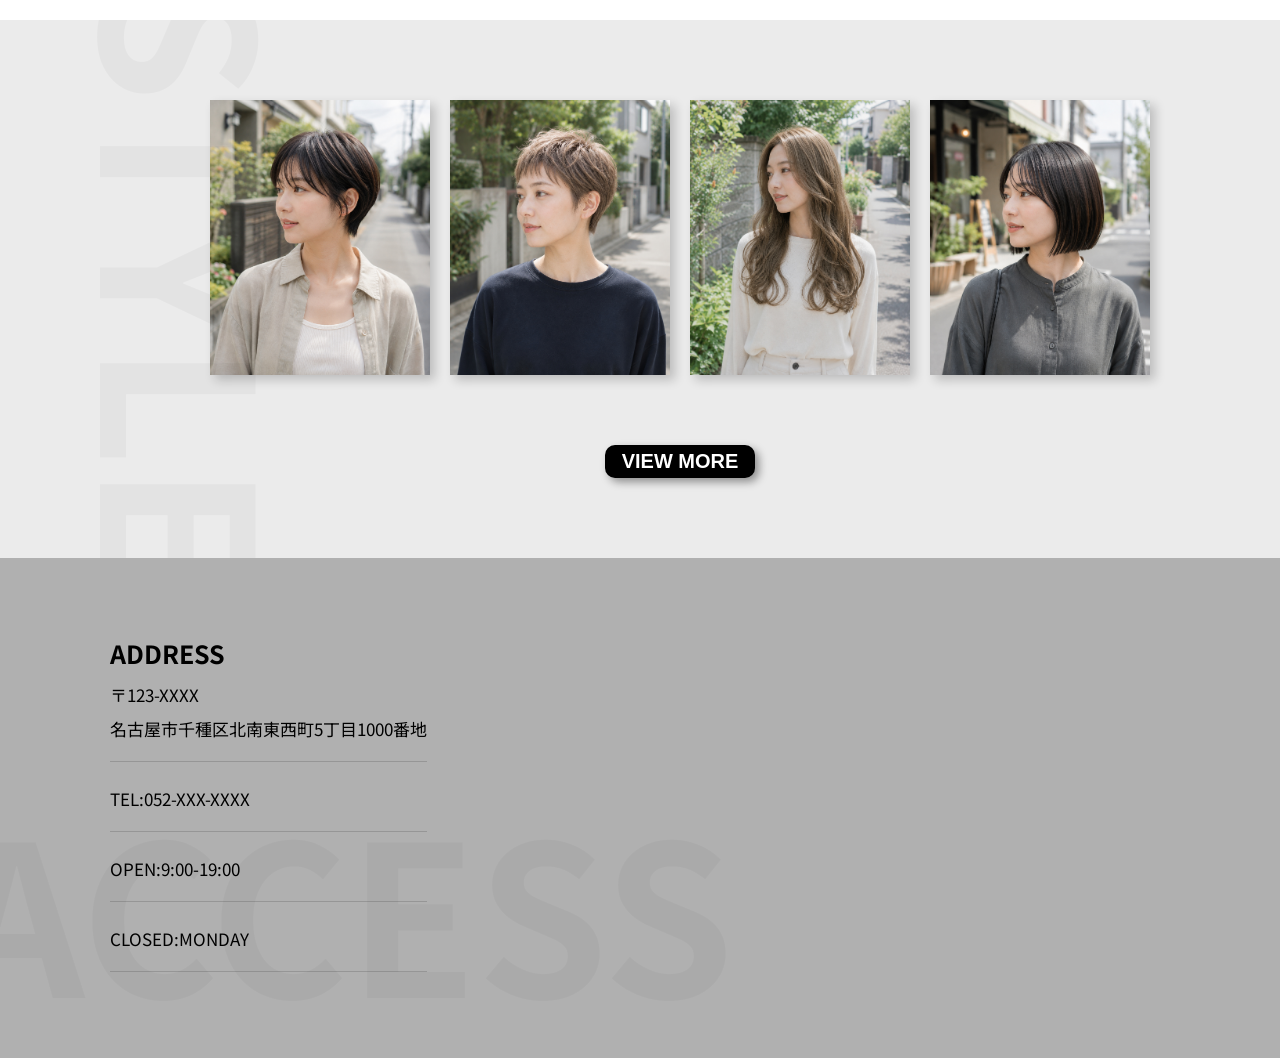
==== commit 36be9455: "最終調整" ====
--- a/index.html
+++ b/index.html
@@ -33,10 +33,10 @@
       </div>
     </header>
     <section class="top-wrapper" id="top">
-      <img class="top-image active" src="images/01.外観_ChatGPT Image.png">
-      <img class="top-image" src="images/02.オーナー男性カット中_ChatGPT Image.png">
-      <img class="top-image" src="images/03.シャンプー台_ChatGPT Image.png">
-      <img class="top-image" src="images/04.オーナー女性シャンプー中_ChatGPT Image.png"> 
+      <img class="top-image active" src="images/01.外観_ChatGPT Image.jpg">
+      <img class="top-image" src="images/02.オーナー男性カット中_ChatGPT Image.jpg">
+      <img class="top-image" src="images/03.シャンプー台_ChatGPT Image.jpg">
+      <img class="top-image" src="images/04.オーナー女性シャンプー中_ChatGPT Image.jpg"> 
       <div class="container">
         <div class="top-title">
           <h1>LENTO</h1><h2>HAIR DESIGN</h2>
@@ -49,7 +49,7 @@
       </div>
       <div class="container">
         <div class="concept-images">
-          <img class="concept-img fade-up" src="images/05.再生成版_オーナー男性とお客さん会話中_ChatGPT Image.png">
+          <img class="concept-img fade-up" src="images/05.再生成版_オーナー男性とお客さん会話中_ChatGPT Image.jpg">
         </div>
       <div class="concept-square fade-up"></div>
         <div class="concept-text fade-up">
@@ -77,28 +77,28 @@
           <button class="btn-left"><img class="left-img" src="images/btn-left.png"></button>
           <div class="staff-scroll">
             <div class="staff-card staff01">
-              <img class="staff-img" src="images/10.オーナー男性_ChatGPT Image.png">
+              <img class="staff-img" src="images/10.オーナー男性_ChatGPT Image.jpg">
               <div class="staff-comment">
                 <p class="staff-name">KOTA KOBAYASHI</p>
                 <p class="staff-roll">Owner/Stylist</p>
               </div>
             </div>
             <div class="staff-card staff02">
-              <img class="staff-img" src="images/11.オーナー女性_ChatGPT Image.png">
+              <img class="staff-img" src="images/11.オーナー女性_ChatGPT Image.jpg">
               <div class="staff-comment">
                 <p class="staff-name">AYAKA KOBAYASHI</p>
                 <p class="staff-roll">Stylist</p>
               </div>
             </div>
             <div class="staff-card staff03">
-              <img class="staff-img" src="images/12.アシスタント男性_ChatGPT Image.png">
+              <img class="staff-img" src="images/12.アシスタント男性_ChatGPT Image.jpg">
               <div class="staff-comment">
                 <p class="staff-name">RYO YAMAMOTO</p>
                 <p class="staff-roll">Assistant</p>
               </div>
             </div>
             <div class="staff-card staff04">
-              <img class="staff-img" src="images/13.看板犬_ChatGPT Image.png">
+              <img class="staff-img" src="images/13.看板犬_ChatGPT Image.jpg">
               <div class="staff-comment">
                 <p class="staff-name">LENTO</p>
                 <p class="staff-roll">Staff</p>
@@ -115,10 +115,10 @@
       </div>
       <div class="container">
         <div class="menu-contents fade-up">
-          <img class="menu-img active" src="images/07.再生成版_鏡と椅子_ChatGPT Image.png">
-          <img class="menu-img" src="images/22.再生成版_オーナー女性カラー中_ChatGPT Image.png">
-          <img class="menu-img" src="images/06.再生成版_看板犬と本と小物_ChatGPT Image.png">
-          <img class="menu-img" src="images/23.再生成版_アシスタント男性ドライヤー中_ChatGPT Image.png">
+          <img class="menu-img active" src="images/07.再生成版_鏡と椅子_ChatGPT Image.jpg">
+          <img class="menu-img" src="images/22.再生成版_オーナー女性カラー中_ChatGPT Image.jpg">
+          <img class="menu-img" src="images/06.再生成版_看板犬と本と小物_ChatGPT Image.jpg">
+          <img class="menu-img" src="images/23.再生成版_アシスタント男性ドライヤー中_ChatGPT Image.jpg">
           <div class="menu-square"></div>
             <div class="menu-list">
               <div class="menu-left">
@@ -149,16 +149,16 @@
       <div class="container">
         <div class="style-list">
           <div class="style-images">
-            <img class="style style 01" src="images/14.ソフトで丸みのあるショート_ChatGPT Image.png">
-            <img class="style style 02" src="images/21.再生成版｜ベリーショート＋アッシュベージュ_ChatGPT Image.png">
-            <img class="style style 03" src="images/16.再生成版｜ロング＋パーマ＋オリーブベージュ｜_ChatGPT Image.png">
-            <img class="style style 04" src="images/15.ストレートな切りっぱなしボブ_ChatGPT Image.png">
+            <img class="style style 01" src="images/14.ソフトで丸みのあるショート_ChatGPT Image.jpg">
+            <img class="style style 02" src="images/21.再生成版｜ベリーショート＋アッシュベージュ_ChatGPT Image.jpg">
+            <img class="style style 03" src="images/16.再生成版｜ロング＋パーマ＋オリーブベージュ｜_ChatGPT Image.jpg">
+            <img class="style style 04" src="images/15.ストレートな切りっぱなしボブ_ChatGPT Image.jpg">
           </div>  
           <div class="more-style">
-            <img class="style style 05" src="images/18.ナチュラルなレイヤーミディアム_ChatGPT Image.png">
-            <img class="style style 06" src="images/19.再生成版｜動きのあるボブ＋カッパーブラウン_ChatGPT Image.png">
-            <img class="style style 07" src="images/20.すっきりしたコンパクトショート_ChatGPT Image.png">
-            <img class="style style 08" src="images/17.コンパクトで少しマニッシュなベリーショート_ChatGPT Image.png">
+            <img class="style style 05" src="images/18.ナチュラルなレイヤーミディアム_ChatGPT Image.jpg">
+            <img class="style style 06" src="images/19.再生成版｜動きのあるボブ＋カッパーブラウン_ChatGPT Image.jpg">
+            <img class="style style 07" src="images/20.すっきりしたコンパクトショート_ChatGPT Image.jpg">
+            <img class="style style 08" src="images/17.コンパクトで少しマニッシュなベリーショート_ChatGPT Image.jpg">
           </div>
           <button class ="btn-view">VIEW MORE</button>  
         </div>                
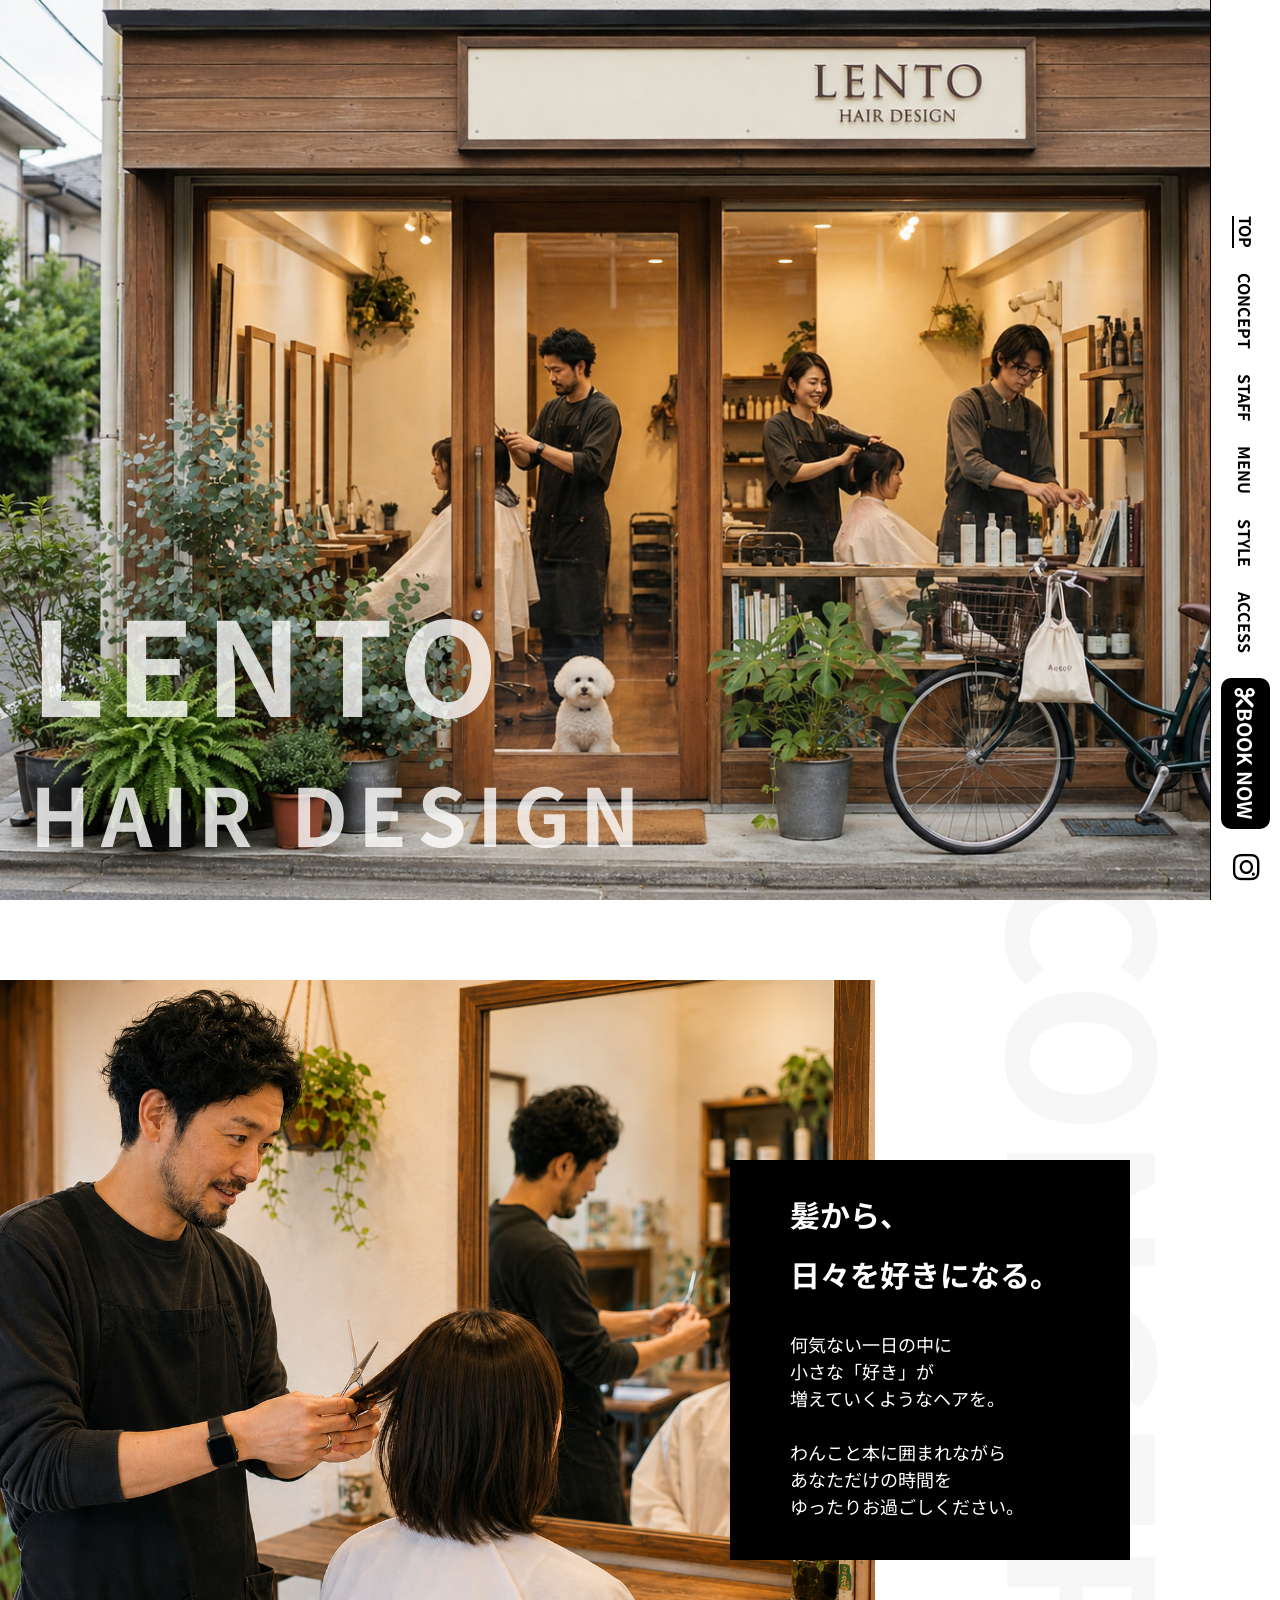
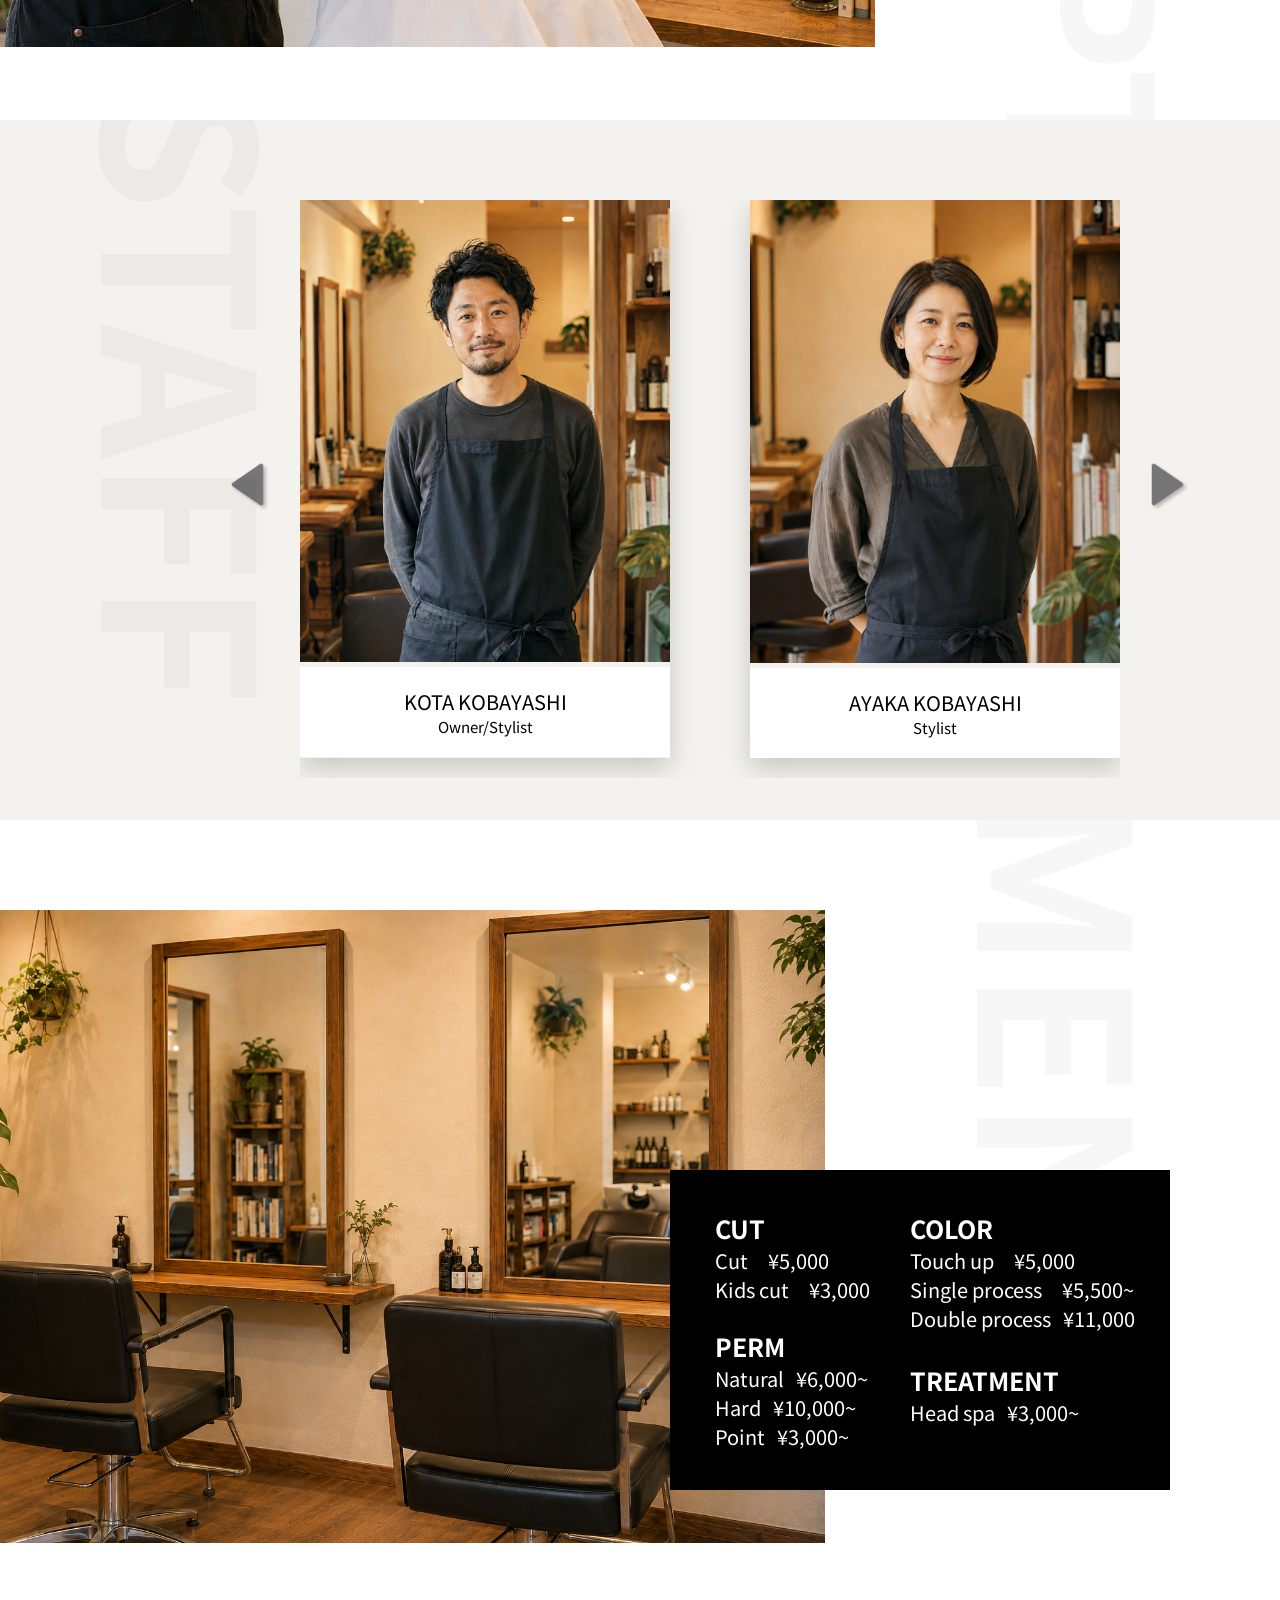
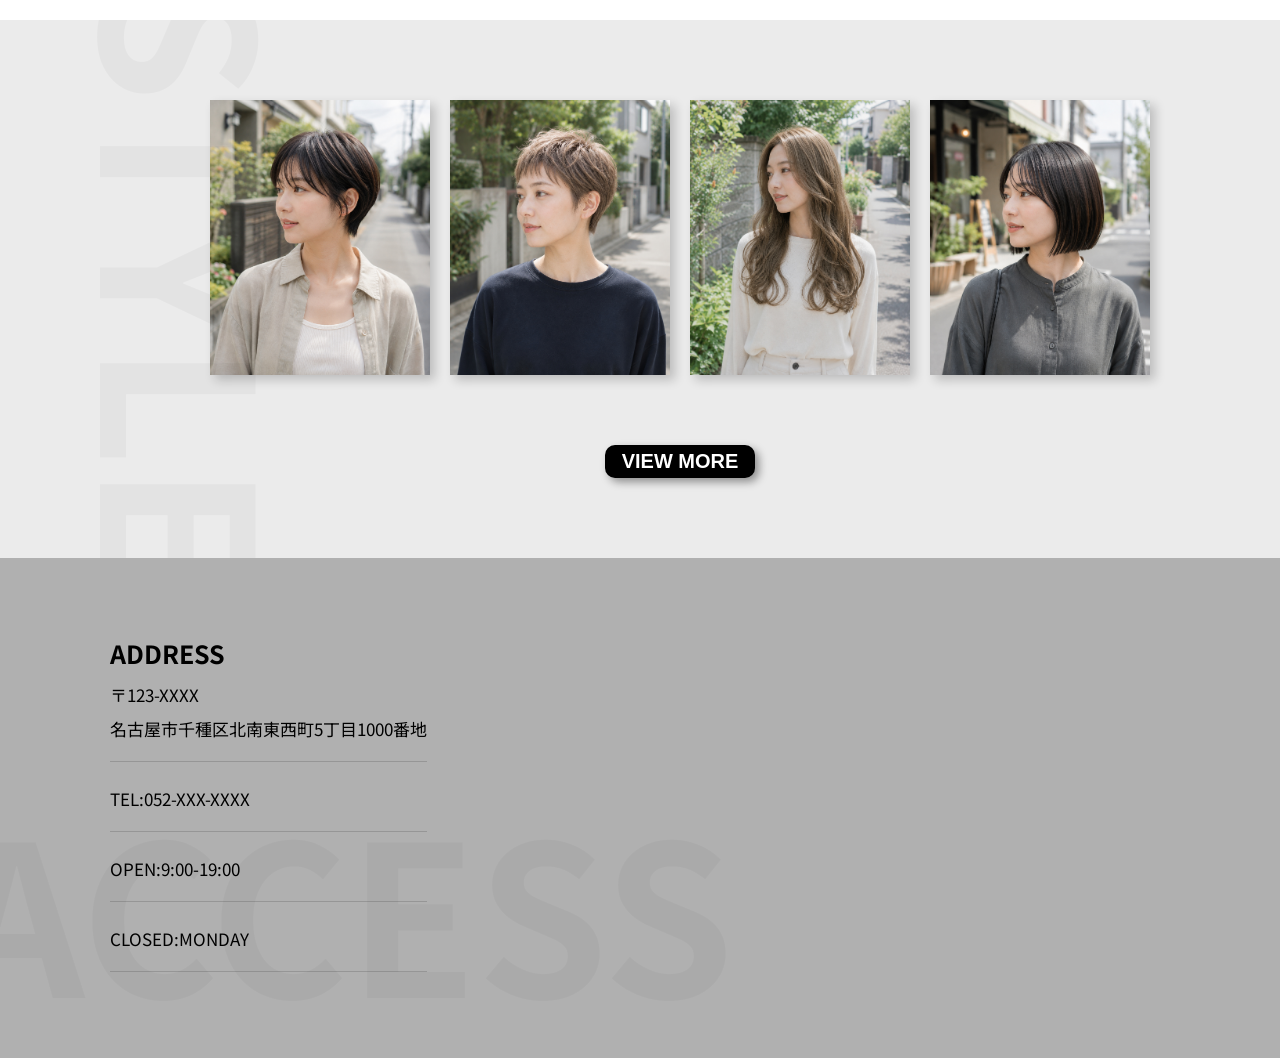
==== commit 727cecd6: "最終調整" ====
--- a/index.html
+++ b/index.html
@@ -77,28 +77,28 @@
           <button class="btn-left"><img class="left-img" src="images/btn-left.png"></button>
           <div class="staff-scroll">
             <div class="staff-card staff01">
-              <img class="staff-img" src="images/10.オーナー男性_ChatGPT Image.jpg">
+              <img class="staff-img" src="images/10.オーナー男性_ChatGPT Image.jpg" loading="lazy">
               <div class="staff-comment">
                 <p class="staff-name">KOTA KOBAYASHI</p>
                 <p class="staff-roll">Owner/Stylist</p>
               </div>
             </div>
             <div class="staff-card staff02">
-              <img class="staff-img" src="images/11.オーナー女性_ChatGPT Image.jpg">
+              <img class="staff-img" src="images/11.オーナー女性_ChatGPT Image.jpg" loading="lazy">
               <div class="staff-comment">
                 <p class="staff-name">AYAKA KOBAYASHI</p>
                 <p class="staff-roll">Stylist</p>
               </div>
             </div>
             <div class="staff-card staff03">
-              <img class="staff-img" src="images/12.アシスタント男性_ChatGPT Image.jpg">
+              <img class="staff-img" src="images/12.アシスタント男性_ChatGPT Image.jpg" loading="lazy">
               <div class="staff-comment">
                 <p class="staff-name">RYO YAMAMOTO</p>
                 <p class="staff-roll">Assistant</p>
               </div>
             </div>
             <div class="staff-card staff04">
-              <img class="staff-img" src="images/13.看板犬_ChatGPT Image.jpg">
+              <img class="staff-img" src="images/13.看板犬_ChatGPT Image.jpg" loading="lazy">
               <div class="staff-comment">
                 <p class="staff-name">LENTO</p>
                 <p class="staff-roll">Staff</p>
@@ -115,10 +115,10 @@
       </div>
       <div class="container">
         <div class="menu-contents fade-up">
-          <img class="menu-img active" src="images/07.再生成版_鏡と椅子_ChatGPT Image.jpg">
-          <img class="menu-img" src="images/22.再生成版_オーナー女性カラー中_ChatGPT Image.jpg">
-          <img class="menu-img" src="images/06.再生成版_看板犬と本と小物_ChatGPT Image.jpg">
-          <img class="menu-img" src="images/23.再生成版_アシスタント男性ドライヤー中_ChatGPT Image.jpg">
+          <img class="menu-img active" src="images/07.再生成版_鏡と椅子_ChatGPT Image.jpg" loading="lazy">
+          <img class="menu-img" src="images/22.再生成版_オーナー女性カラー中_ChatGPT Image.jpg" loading="lazy">
+          <img class="menu-img" src="images/06.再生成版_看板犬と本と小物_ChatGPT Image.jpg" loading="lazy">
+          <img class="menu-img" src="images/23.再生成版_アシスタント男性ドライヤー中_ChatGPT Image.jpg" loading="lazy">
           <div class="menu-square"></div>
             <div class="menu-list">
               <div class="menu-left">
@@ -149,16 +149,16 @@
       <div class="container">
         <div class="style-list">
           <div class="style-images">
-            <img class="style style 01" src="images/14.ソフトで丸みのあるショート_ChatGPT Image.jpg">
-            <img class="style style 02" src="images/21.再生成版｜ベリーショート＋アッシュベージュ_ChatGPT Image.jpg">
-            <img class="style style 03" src="images/16.再生成版｜ロング＋パーマ＋オリーブベージュ｜_ChatGPT Image.jpg">
-            <img class="style style 04" src="images/15.ストレートな切りっぱなしボブ_ChatGPT Image.jpg">
+            <img class="style style 01" src="images/14.ソフトで丸みのあるショート_ChatGPT Image.jpg" loading="lazy">
+            <img class="style style 02" src="images/21.再生成版｜ベリーショート＋アッシュベージュ_ChatGPT Image.jpg" loading="lazy">
+            <img class="style style 03" src="images/16.再生成版｜ロング＋パーマ＋オリーブベージュ｜_ChatGPT Image.jpg" loading="lazy">
+            <img class="style style 04" src="images/15.ストレートな切りっぱなしボブ_ChatGPT Image.jpg" loading="lazy">
           </div>  
           <div class="more-style">
-            <img class="style style 05" src="images/18.ナチュラルなレイヤーミディアム_ChatGPT Image.jpg">
-            <img class="style style 06" src="images/19.再生成版｜動きのあるボブ＋カッパーブラウン_ChatGPT Image.jpg">
-            <img class="style style 07" src="images/20.すっきりしたコンパクトショート_ChatGPT Image.jpg">
-            <img class="style style 08" src="images/17.コンパクトで少しマニッシュなベリーショート_ChatGPT Image.jpg">
+            <img class="style style 05" src="images/18.ナチュラルなレイヤーミディアム_ChatGPT Image.jpg" loading="lazy">
+            <img class="style style 06" src="images/19.再生成版｜動きのあるボブ＋カッパーブラウン_ChatGPT Image.jpg" loading="lazy">
+            <img class="style style 07" src="images/20.すっきりしたコンパクトショート_ChatGPT Image.jpg" loading="lazy">
+            <img class="style style 08" src="images/17.コンパクトで少しマニッシュなベリーショート_ChatGPT Image.jpg" loading="lazy">
           </div>
           <button class ="btn-view">VIEW MORE</button>  
         </div>                
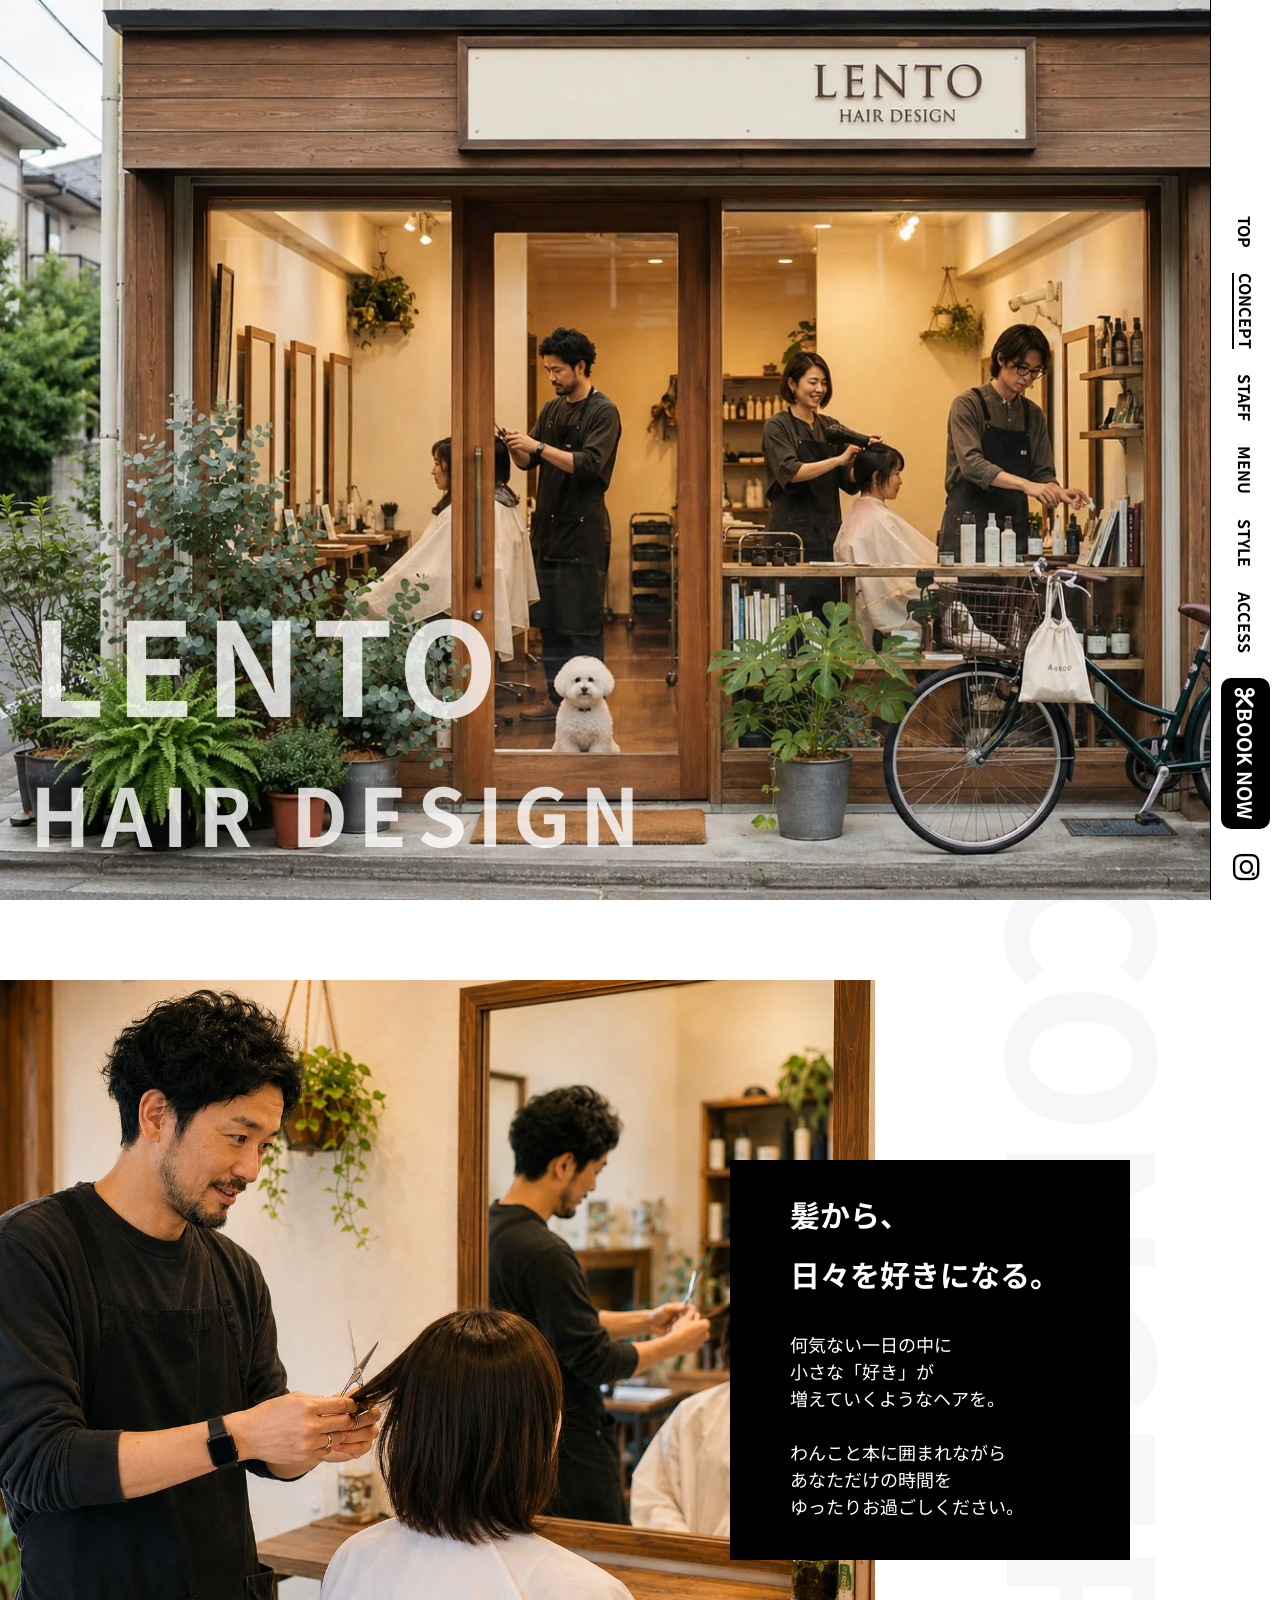
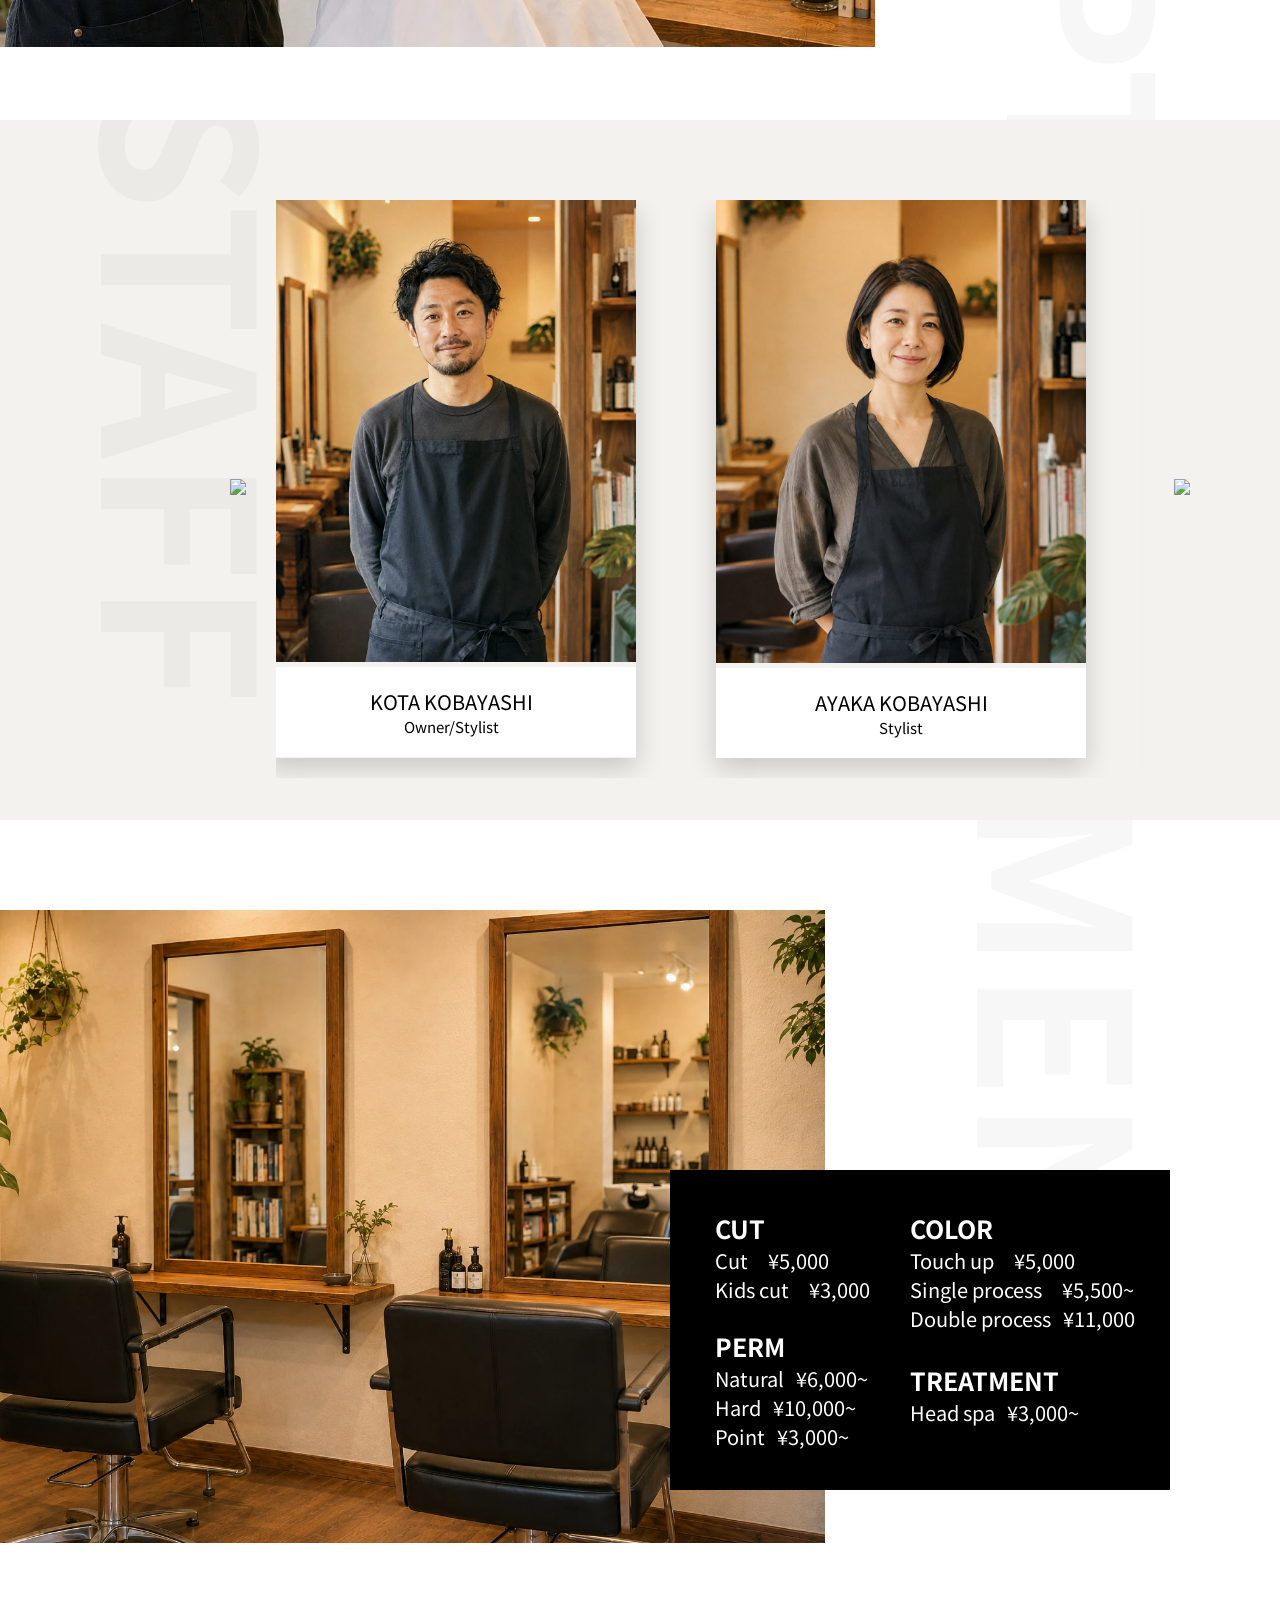
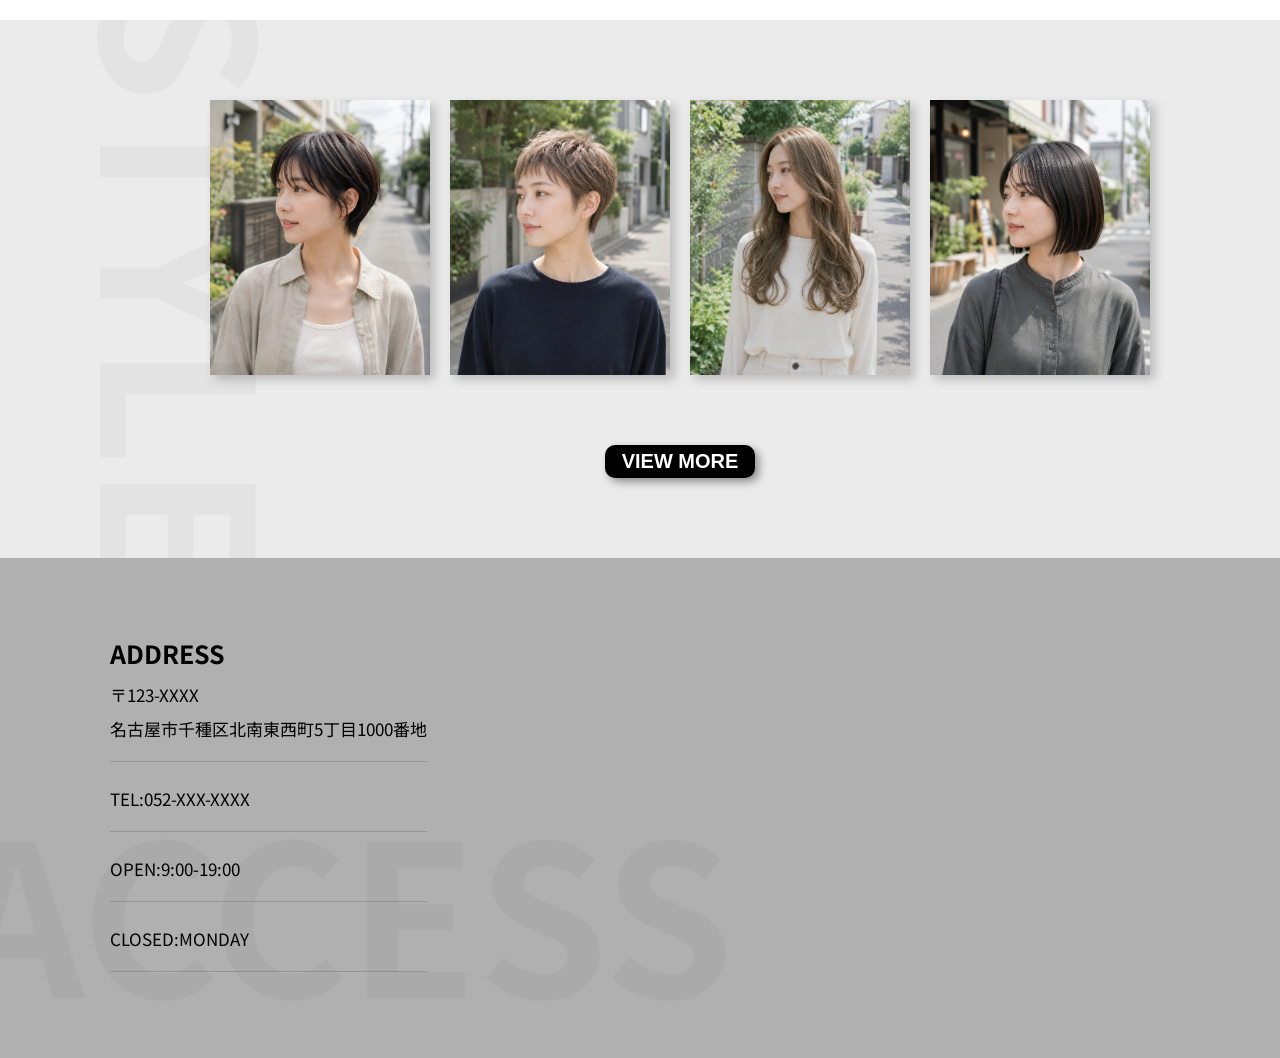
==== commit d7f71bb9: "最終調整" ====
--- a/index.html
+++ b/index.html
@@ -33,10 +33,10 @@
       </div>
     </header>
     <section class="top-wrapper" id="top">
-      <img class="top-image active" src="images/01.外観_ChatGPT Image.jpg">
-      <img class="top-image" src="images/02.オーナー男性カット中_ChatGPT Image.jpg">
-      <img class="top-image" src="images/03.シャンプー台_ChatGPT Image.jpg">
-      <img class="top-image" src="images/04.オーナー女性シャンプー中_ChatGPT Image.jpg"> 
+      <img class="top-image active" src="images/01.外観_ChatGPT Image.webp">
+      <img class="top-image" src="images/02.オーナー男性カット中_ChatGPT Image.webp">
+      <img class="top-image" src="images/03.シャンプー台_ChatGPT Image.webp">
+      <img class="top-image" src="images/04.オーナー女性シャンプー中_ChatGPT Image.webp"> 
       <div class="container">
         <div class="top-title">
           <h1>LENTO</h1><h2>HAIR DESIGN</h2>
@@ -49,7 +49,7 @@
       </div>
       <div class="container">
         <div class="concept-images">
-          <img class="concept-img fade-up" src="images/05.再生成版_オーナー男性とお客さん会話中_ChatGPT Image.jpg">
+          <img class="concept-img fade-up" src="images/05.再生成版_オーナー男性とお客さん会話中_ChatGPT Image.webp">
         </div>
       <div class="concept-square fade-up"></div>
         <div class="concept-text fade-up">
@@ -74,38 +74,38 @@
       </div>
       <div class="container">
         <div class="staff-slider">
-          <button class="btn-left"><img class="left-img" src="images/btn-left.png"></button>
+          <button class="btn-left"><img class="left-img" src="images/btn-left.png"  loading="lazy"></button>
           <div class="staff-scroll">
             <div class="staff-card staff01">
-              <img class="staff-img" src="images/10.オーナー男性_ChatGPT Image.jpg" loading="lazy">
+              <img class="staff-img" src="images/10.オーナー男性_ChatGPT Image.webp" loading="lazy">
               <div class="staff-comment">
                 <p class="staff-name">KOTA KOBAYASHI</p>
                 <p class="staff-roll">Owner/Stylist</p>
               </div>
             </div>
             <div class="staff-card staff02">
-              <img class="staff-img" src="images/11.オーナー女性_ChatGPT Image.jpg" loading="lazy">
+              <img class="staff-img" src="images/11.オーナー女性_ChatGPT Image.webp" loading="lazy">
               <div class="staff-comment">
                 <p class="staff-name">AYAKA KOBAYASHI</p>
                 <p class="staff-roll">Stylist</p>
               </div>
             </div>
             <div class="staff-card staff03">
-              <img class="staff-img" src="images/12.アシスタント男性_ChatGPT Image.jpg" loading="lazy">
+              <img class="staff-img" src="images/12.アシスタント男性_ChatGPT Image.webp" loading="lazy">
               <div class="staff-comment">
                 <p class="staff-name">RYO YAMAMOTO</p>
                 <p class="staff-roll">Assistant</p>
               </div>
             </div>
             <div class="staff-card staff04">
-              <img class="staff-img" src="images/13.看板犬_ChatGPT Image.jpg" loading="lazy">
+              <img class="staff-img" src="images/13.看板犬_ChatGPT Image.webp" loading="lazy">
               <div class="staff-comment">
                 <p class="staff-name">LENTO</p>
                 <p class="staff-roll">Staff</p>
               </div>
             </div>
           </div>  
-          <button class="btn-right"><img class="right-img" src="images/btn-right.png"></button>
+          <button class="btn-right"><img class="right-img" src="images/btn-right.png"  loading="lazy"></button>
         </div>
       </div>
     </section>
@@ -115,10 +115,10 @@
       </div>
       <div class="container">
         <div class="menu-contents fade-up">
-          <img class="menu-img active" src="images/07.再生成版_鏡と椅子_ChatGPT Image.jpg" loading="lazy">
-          <img class="menu-img" src="images/22.再生成版_オーナー女性カラー中_ChatGPT Image.jpg" loading="lazy">
-          <img class="menu-img" src="images/06.再生成版_看板犬と本と小物_ChatGPT Image.jpg" loading="lazy">
-          <img class="menu-img" src="images/23.再生成版_アシスタント男性ドライヤー中_ChatGPT Image.jpg" loading="lazy">
+          <img class="menu-img active" src="images/07.再生成版_鏡と椅子_ChatGPT Image.webp" loading="lazy">
+          <img class="menu-img" src="images/22.再生成版_オーナー女性カラー中_ChatGPT Image.webp" loading="lazy">
+          <img class="menu-img" src="images/06.再生成版_看板犬と本と小物_ChatGPT Image.webp" loading="lazy">
+          <img class="menu-img" src="images/23.再生成版_アシスタント男性ドライヤー中_ChatGPT Image.webp" loading="lazy">
           <div class="menu-square"></div>
             <div class="menu-list">
               <div class="menu-left">
@@ -149,16 +149,16 @@
       <div class="container">
         <div class="style-list">
           <div class="style-images">
-            <img class="style style 01" src="images/14.ソフトで丸みのあるショート_ChatGPT Image.jpg" loading="lazy">
-            <img class="style style 02" src="images/21.再生成版｜ベリーショート＋アッシュベージュ_ChatGPT Image.jpg" loading="lazy">
-            <img class="style style 03" src="images/16.再生成版｜ロング＋パーマ＋オリーブベージュ｜_ChatGPT Image.jpg" loading="lazy">
-            <img class="style style 04" src="images/15.ストレートな切りっぱなしボブ_ChatGPT Image.jpg" loading="lazy">
+            <img class="style style 01" src="images/14.ソフトで丸みのあるショート_ChatGPT Image.webp" loading="lazy">
+            <img class="style style 02" src="images/21.再生成版｜ベリーショート＋アッシュベージュ_ChatGPT Image.webp" loading="lazy">
+            <img class="style style 03" src="images/16.再生成版｜ロング＋パーマ＋オリーブベージュ｜_ChatGPT Image.webp" loading="lazy">
+            <img class="style style 04" src="images/15.ストレートな切りっぱなしボブ_ChatGPT Image.webp" loading="lazy">
           </div>  
           <div class="more-style">
-            <img class="style style 05" src="images/18.ナチュラルなレイヤーミディアム_ChatGPT Image.jpg" loading="lazy">
-            <img class="style style 06" src="images/19.再生成版｜動きのあるボブ＋カッパーブラウン_ChatGPT Image.jpg" loading="lazy">
-            <img class="style style 07" src="images/20.すっきりしたコンパクトショート_ChatGPT Image.jpg" loading="lazy">
-            <img class="style style 08" src="images/17.コンパクトで少しマニッシュなベリーショート_ChatGPT Image.jpg" loading="lazy">
+            <img class="style style 05" src="images/18.ナチュラルなレイヤーミディアム_ChatGPT Image.webp" loading="lazy">
+            <img class="style style 06" src="images/19.再生成版｜動きのあるボブ＋カッパーブラウン_ChatGPT Image.webp" loading="lazy">
+            <img class="style style 07" src="images/20.すっきりしたコンパクトショート_ChatGPT Image.webp" loading="lazy">
+            <img class="style style 08" src="images/17.コンパクトで少しマニッシュなベリーショート_ChatGPT Image.webp" loading="lazy">
           </div>
           <button class ="btn-view">VIEW MORE</button>  
         </div>                
